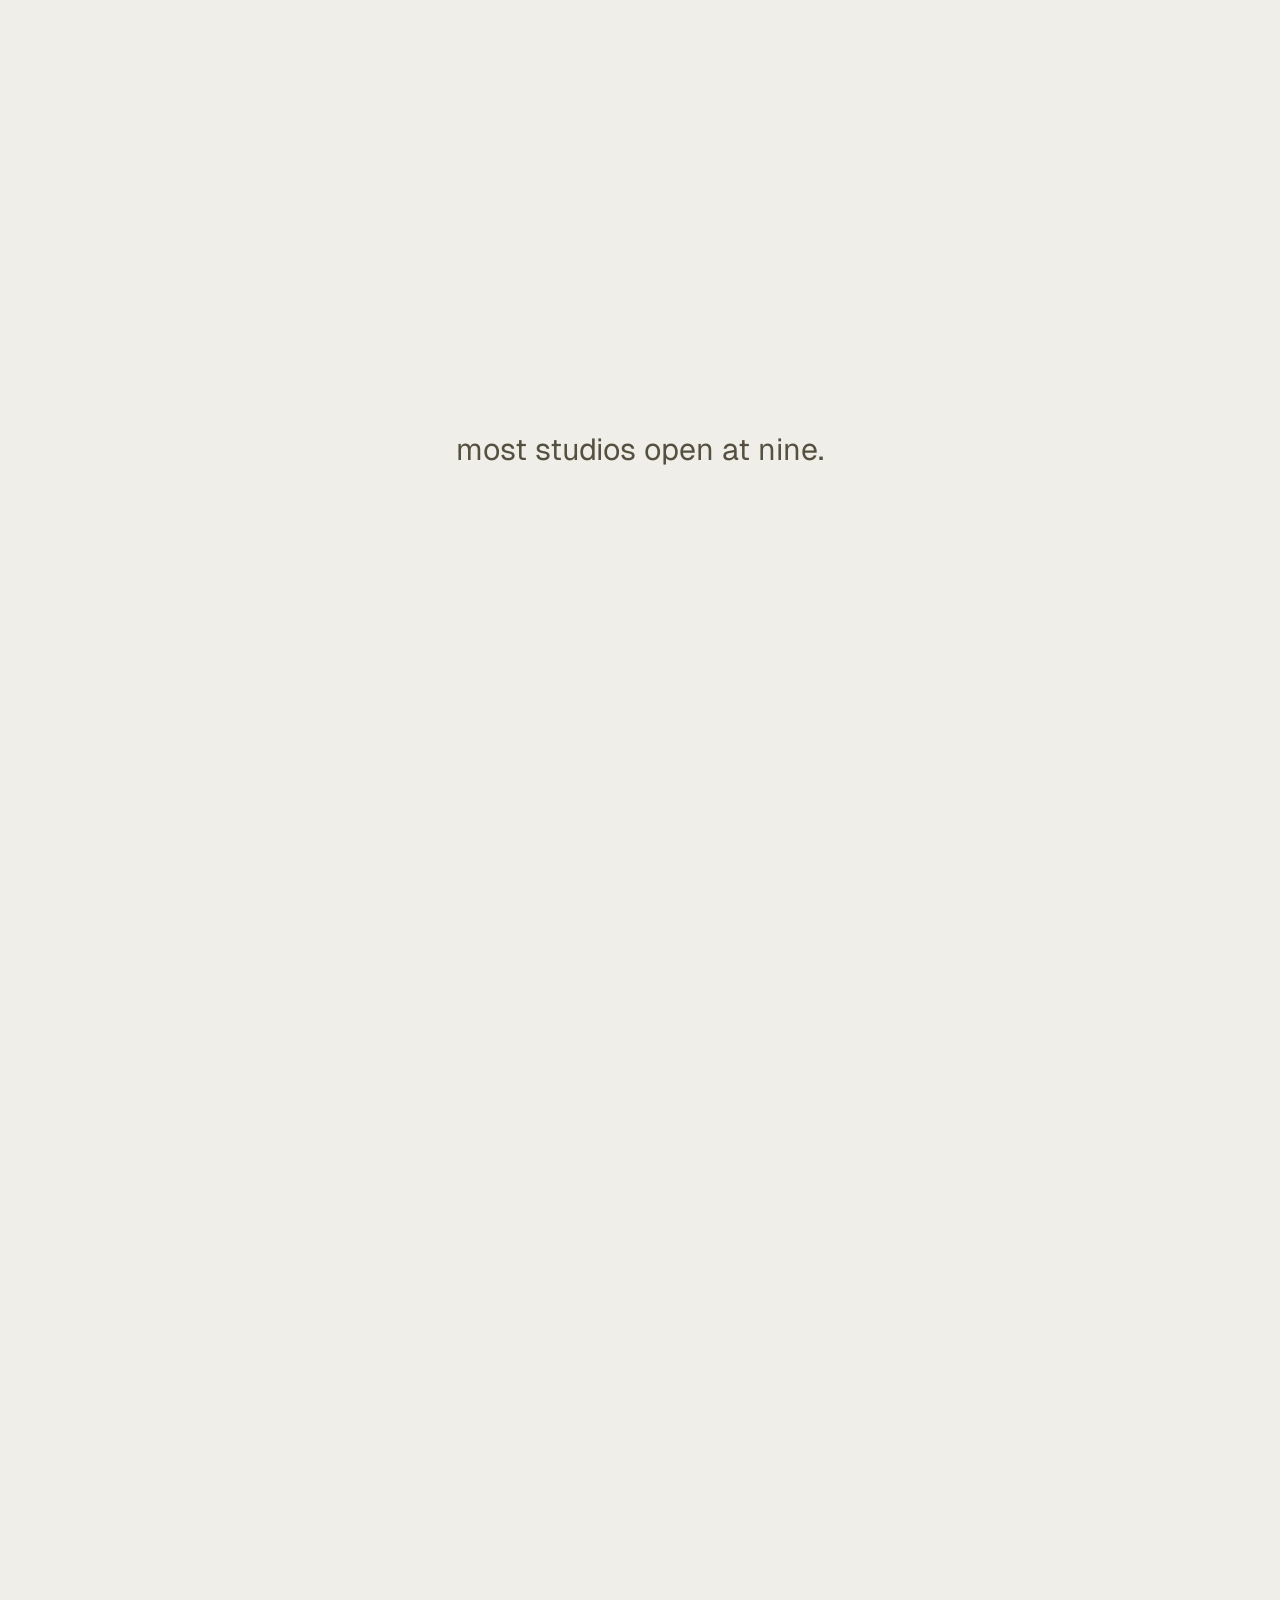
==== 5am/index.html @ 5e51ecbd "Create index.html" ====
<!DOCTYPE html>
<html lang="en">
<head>
<meta charset="UTF-8">
<meta name="viewport" content="width=device-width, initial-scale=1.0">
<title>5AM — Design &amp; Copywriting Studio</title>
<meta name="description" content="5AM is a two-person studio for brand identity and the words that carry it. Marian Fusek & Linda Krestanova.">

<link rel="preconnect" href="https://fonts.googleapis.com">
<link rel="preconnect" href="https://fonts.gstatic.com" crossorigin>
<link href="https://fonts.googleapis.com/css2?family=Geist:wght@300;400;500;600&family=Geist+Mono:wght@400;500&family=Instrument+Serif:ital@0;1&display=swap" rel="stylesheet">

<style>
  /* ============ TOKENS ============ */
  :root{
    --bg: #F0EEE9;
    --bg-alt: #E8E4DA;
    --bg-deep: #E2DDCF;
    --ink: #26241F;
    --ink-soft: #55503F;
    --ink-mute: #6F6955;
    --line: #D7D1C0;
    --line-soft: #E1DCCC;
    --sky: #B7C2C4;
    --white: #FBFAF7;

    --sans: 'Geist', -apple-system, BlinkMacSystemFont, 'Segoe UI', sans-serif;
    --mono: 'Geist Mono', 'SFMono-Regular', monospace;
    --serif: 'Instrument Serif', Georgia, serif;

    --ease: cubic-bezier(.16,1,.3,1);
    --ease-soft: cubic-bezier(.22,1,.36,1);

    --gutter: clamp(20px, 5vw, 64px);
    --max: 1440px;
  }

  *{ margin:0; padding:0; box-sizing:border-box; }

  html{
    scroll-behavior: auto;
    background: var(--bg);
  }

  body{
    background: var(--bg);
    color: var(--ink);
    font-family: var(--sans);
    font-weight: 400;
    line-height: 1.5;
    -webkit-font-smoothing: antialiased;
    -moz-osx-font-smoothing: grayscale;
    overflow-x: hidden;
  }

  html.lock, body.lock{ overflow:hidden; height:100%; }

  ::selection{ background: var(--ink); color: var(--bg); }

  img{ display:block; max-width:100%; }

  a{ color: inherit; text-decoration:none; }

  a:focus-visible, button:focus-visible{
    outline: 2px solid var(--ink);
    outline-offset: 4px;
    border-radius: 2px;
  }
  #contact a:focus-visible{ outline-color: var(--bg); }

  .wrap{
    max-width: var(--max);
    margin-inline: auto;
    padding-inline: var(--gutter);
  }

  /* ============ CUSTOM CURSOR ============ */
  #cursor{
    position: fixed;
    top:0; left:0;
    width:4px; height:4px;
    background: var(--ink);
    border-radius:50%;
    pointer-events:none;
    z-index: 9999;
    transform: translate(-50%,-50%);
    mix-blend-mode: difference;
    background: #fff;
    transition: width .35s var(--ease-soft), height .35s var(--ease-soft), opacity .3s ease;
    opacity: 0;
  }
  #cursor.active{ opacity:1; }
  #cursor.hover{ width:44px; height:44px; }
  #cursor.text-hover{ width:64px; height:64px; }

  @media (hover:hover) and (pointer:fine){
    body.js-ready{ cursor:none; }
    body.js-ready a, body.js-ready button{ cursor:none; }
  }

  /* ============ NOISE OVERLAY ============ */
  #grain{
    position:fixed; inset:0; z-index:2;
    pointer-events:none;
    opacity:.035;
    mix-blend-mode: multiply;
    background-image:url("data:image/svg+xml;utf8,<svg xmlns='http://www.w3.org/2000/svg' width='120' height='120'><filter id='n'><feTurbulence type='fractalNoise' baseFrequency='0.9' numOctaves='2' stitchTiles='stitch'/></filter><rect width='100%25' height='100%25' filter='url(%23n)'/></svg>");
  }

  /* ============ PRELOADER ============ */
  #preloader{
    position:fixed; inset:0; z-index:10000;
    background: var(--bg);
    display:flex; align-items:center; justify-content:center;
    transition: opacity .9s var(--ease), visibility .9s var(--ease);
  }
  #preloader.done{ opacity:0; visibility:hidden; }
  .pre-line{
    position:absolute;
    inset:0;
    display:flex;
    align-items:center;
    justify-content:center;
    font-family: var(--sans);
    font-weight:400;
    font-size: clamp(1.1rem, 3vw, 1.9rem);
    color: var(--ink-soft);
    opacity:0;
    transform: translateY(10px);
    transition: opacity .8s var(--ease), transform .8s var(--ease);
    text-align:center;
    padding-inline: 24px;
  }
  .pre-line.mark{
    font-family: var(--serif);
    font-style: italic;
    font-size: clamp(2.4rem, 7vw, 4.5rem);
    color: var(--ink);
  }
  .pre-line.show{ opacity:1; transform:translateY(0); }

  /* ============ NAV ============ */
  header#nav{
    position: fixed; top:0; left:0; right:0;
    z-index: 500;
    background: rgba(240,238,233,.82);
    backdrop-filter: blur(10px);
    -webkit-backdrop-filter: blur(10px);
    border-bottom: 1px solid transparent;
    transition: border-color .6s var(--ease), transform .7s var(--ease);
  }
  header#nav.scrolled{ border-bottom-color: var(--line); }
  header#nav.hide{ transform: translateY(-100%); }

  .nav-inner{
    height: 76px;
    display:flex; align-items:center; justify-content:space-between;
  }
  .nav-logo{
    font-family: var(--serif);
    font-style: italic;
    font-size: 1.4rem;
    letter-spacing: .01em;
  }
  .nav-links{
    display:flex; gap: clamp(20px,3vw,44px);
    list-style:none;
  }
  .nav-links a{
    font-size: 11px;
    letter-spacing: .12em;
    text-transform: uppercase;
    color: var(--ink-soft);
    font-weight: 500;
    position:relative;
    padding-bottom:4px;
    background-image: linear-gradient(var(--ink), var(--ink));
    background-size: 0% 1px;
    background-position: left bottom;
    background-repeat: no-repeat;
    transition: background-size .5s var(--ease), color .4s ease;
  }
  .nav-links a:hover{ color:var(--ink); background-size:100% 1px; }

  .nav-toggle{
    display:none;
    background:none; border:none;
    font-family: var(--sans);
    font-size: 11px;
    letter-spacing: .12em;
    text-transform: uppercase;
    color: var(--ink);
    gap:6px;
    flex-direction:column;
    align-items:flex-end;
  }
  .nav-toggle span{ display:block; width:22px; height:1px; background:var(--ink); transition: transform .4s var(--ease), opacity .3s ease; }

  #mobile-menu{
    position:fixed; inset:0; z-index:400;
    background: var(--bg);
    display:flex; flex-direction:column; align-items:flex-start; justify-content:center;
    gap: 28px;
    padding-inline: var(--gutter);
    transform: translateY(-100%);
    transition: transform .7s var(--ease);
  }
  #mobile-menu.open{ transform: translateY(0); }
  #mobile-menu a{
    font-family: var(--serif); font-style:italic;
    font-size: clamp(2rem, 8vw, 3rem);
    color: var(--ink);
  }

  /* ============ TAGS / MICROCOPY ============ */
  .tag{
    font-family: var(--sans);
    font-size: 10.5px;
    letter-spacing: .16em;
    text-transform: uppercase;
    color: var(--ink-mute);
    font-weight: 500;
  }
  .tag.dark{ color: var(--ink-soft); }

  /* ============ REVEAL ============ */
  [data-reveal]{
    opacity:0;
    transform: translateY(28px);
    transition: opacity 1.1s var(--ease), transform 1.1s var(--ease);
  }
  [data-reveal].visible{ opacity:1; transform:translateY(0); }
  [data-reveal="fade"]{ transform:none; }
  [data-reveal].visible[data-reveal="fade"]{ transform:none; }

  .accent{
    font-family: var(--serif);
    font-style: italic;
    font-weight: 400;
  }

  /* ============ HERO ============ */
  #hero{
    position:relative;
    height:100svh;
    min-height:560px;
    overflow:hidden;
  }
  .hero-blob{
    position:absolute;
    top:38%; left:50%;
    width:min(70vw,900px); height:min(70vw,900px);
    transform: translate(-50%,-50%);
    background: radial-gradient(circle, rgba(183,194,196,.55) 0%, rgba(183,194,196,.22) 38%, rgba(240,238,233,0) 70%);
    pointer-events:none;
    animation: breathe 14s ease-in-out infinite;
  }
  @keyframes breathe{
    0%,100%{ transform: translate(-50%,-50%) scale(1); opacity:.9; }
    50%{ transform: translate(-50%,-50%) scale(1.08); opacity:1; }
  }

  .hero-frame{
    position:absolute;
    inset: var(--gutter);
    top: calc(var(--gutter) + 76px);
  }
  .corner-tag{ position:absolute; max-width: 220px; }
  .corner-tag.tl{ top:0; left:0; }
  .corner-tag.tr{ top:0; right:0; text-align:right; }
  .corner-tag.bl{ bottom:0; left:0; }
  .corner-tag.br{ bottom:0; right:0; text-align:right; display:flex; flex-direction:column; align-items:flex-end; gap:10px; }

  .side-tag{
    position:absolute;
    top:50%;
    writing-mode: vertical-rl;
    letter-spacing:.16em;
  }
  .side-tag.left{ left:0; transform: translateY(-50%) rotate(180deg); }
  .side-tag.right{ right:0; transform: translateY(-50%); }

  .scroll-cue{
    width:1px; height:34px; background:var(--ink-mute);
    position:relative; overflow:hidden;
  }
  .scroll-cue::after{
    content:''; position:absolute; left:0; top:-100%; width:100%; height:100%;
    background: var(--ink);
    animation: cue 2.2s var(--ease) infinite;
  }
  @keyframes cue{ 0%{top:-100%;} 60%{top:100%;} 100%{top:100%;} }

  .hero-center{
    position:absolute; inset:0;
    display:flex; align-items:center; justify-content:center;
    text-align:center;
    padding: clamp(90px,16vh,140px) clamp(20px, 8vw, 160px);
  }
  .hero-title{
    font-size: clamp(2rem, 5.4vw, 4.6rem);
    font-weight: 400;
    line-height: 1.16;
    letter-spacing: -.01em;
    max-width: 18ch;
  }
  .hero-sub{
    margin-top: clamp(22px,3vw,34px);
    font-size: clamp(.95rem, 1.15vw, 1.08rem);
    color: var(--ink-soft);
    max-width: 46ch;
    margin-inline:auto;
    line-height:1.6;
  }

  /* ============ SECTION SHELL ============ */
  section{ position:relative; }
  .eyebrow-row{
    display:flex; align-items:center; gap:16px;
    margin-bottom: clamp(28px,6vw,64px);
  }
  .eyebrow-row .rule{ height:1px; flex:1; background:var(--line); }

  /* ============ SERVICES ============ */
  #services{
    background: var(--bg-alt);
    padding: clamp(90px,14vw,170px) 0 clamp(70px,10vw,130px);
  }
  .svc-head{
    display:flex; justify-content:space-between; align-items:flex-end;
    gap: 40px; flex-wrap:wrap;
    margin-bottom: clamp(60px,8vw,100px);
  }
  .svc-title{
    font-size: clamp(2.6rem, 7vw, 5.4rem);
    font-weight: 400;
    letter-spacing:-.01em;
  }
  .svc-phil{
    max-width: 34ch;
    font-size: 1rem;
    color: var(--ink-soft);
    line-height:1.7;
    padding-bottom: 6px;
  }
  .svc-list{ list-style:none; border-top:1px solid var(--line); }
  .svc-item{
    border-bottom:1px solid var(--line);
    padding: clamp(26px,3.4vw,40px) 0;
    display:grid;
    grid-template-columns: 60px 1fr 1fr;
    gap: 20px;
    align-items:baseline;
    transition: padding-left .5s var(--ease);
  }
  .svc-item:hover{ padding-left: 14px; }
  .svc-idx{ font-family:var(--mono); font-size:12px; color:var(--ink-mute); }
  .svc-name{
    font-size: clamp(1.35rem, 2.6vw, 2rem);
    font-weight:400;
    transition: color .4s ease;
  }
  .svc-item:hover .svc-name{ color: var(--ink); }
  .svc-desc{
    font-size: .92rem;
    color: var(--ink-mute);
    max-width: 40ch;
    line-height:1.6;
    transition: color .4s ease;
  }
  .svc-item:hover .svc-desc{ color: var(--ink-soft); }
  .svc-foot{
    margin-top: clamp(40px,6vw,70px);
    text-align:right;
  }

  @media (max-width:780px){
    .svc-item{ grid-template-columns: 34px 1fr; }
    .svc-desc{ grid-column: 2 / 3; }
  }

  /* ============ PROJECTS ============ */
  #projects{
    background: var(--bg);
    padding: clamp(90px,14vw,170px) 0 clamp(80px,12vw,150px);
  }
  .proj-title{
    font-size: clamp(2.6rem, 7vw, 5.4rem);
    font-weight:400;
    margin-bottom: clamp(70px,10vw,120px);
    max-width: 14ch;
  }
  .project{
    display:grid;
    grid-template-columns: 1.1fr 1fr;
    gap: clamp(30px,5vw,70px);
    align-items:center;
    margin-bottom: clamp(90px,12vw,160px);
  }
  .project:last-child{ margin-bottom:0; }
  .project.rev{ direction: rtl; }
  .project.rev > *{ direction: ltr; }

  .proj-media{
    position:relative;
    aspect-ratio: 4/5;
    overflow:hidden;
    background: var(--bg-deep);
  }
  .proj-media img{
    width:100%; height:100%; object-fit:cover;
    transform: scale(1.08);
    transition: transform 1.4s var(--ease);
    filter: grayscale(15%);
  }
  .project:hover .proj-media img{ transform: scale(1); }

  .proj-name{
    font-size: clamp(2rem, 4.6vw, 3.4rem);
    font-weight:400;
    letter-spacing: -.01em;
    margin-bottom: 14px;
  }
  .proj-meta{
    font-family: var(--mono);
    font-size: 11px;
    letter-spacing: .06em;
    color: var(--ink-mute);
    text-transform:uppercase;
    margin-bottom: clamp(28px,4vw,42px);
  }
  .proj-field{
    display:grid;
    grid-template-columns: 90px 1fr;
    gap: 14px;
    padding: 16px 0;
    border-top: 1px solid var(--line-soft);
  }
  .proj-field:last-child{ border-bottom: 1px solid var(--line-soft); }
  .proj-field .fname{
    font-family: var(--mono);
    font-size: 10.5px;
    letter-spacing:.1em;
    text-transform:uppercase;
    color: var(--ink-mute);
    padding-top:2px;
  }
  .proj-field p{ font-size: .94rem; color: var(--ink-soft); line-height:1.65; max-width:44ch; }

  @media (max-width:860px){
    .project, .project.rev{ grid-template-columns: 1fr; direction:ltr; }
    .proj-media{ aspect-ratio: 16/11; }
  }

  /* ============ STUDIO (Marian & Linda) ============ */
  #studio{
    background: var(--bg-alt);
    padding: clamp(90px,14vw,170px) 0 clamp(90px,12vw,150px);
  }
  .studio-title{
    font-size: clamp(2.6rem, 7vw, 5.2rem);
    font-weight:400;
    margin-bottom: clamp(70px,9vw,110px);
  }
  .studio-title .amp{
    font-family: var(--serif); font-style:italic; color: var(--ink-soft);
    padding: 0 .12em;
  }

  .person{
    display:grid;
    grid-template-columns: 300px 1fr;
    gap: clamp(30px,5vw,64px);
    max-width: 900px;
  }
  .person + .person{ margin-top: clamp(60px,8vw,100px); }
  .person.b{ margin-left: auto; }

  .person-photo{
    aspect-ratio: 3/4;
    overflow:hidden;
    background: var(--bg-deep);
  }
  .person-photo img{
    width:100%; height:100%; object-fit:cover;
    filter: grayscale(78%);
    transition: filter 1.1s var(--ease);
  }
  .person:hover .person-photo img{ filter: grayscale(0%); }

  .person-name{
    font-size: clamp(1.7rem, 3vw, 2.3rem);
    font-weight:400;
    margin-bottom:8px;
  }
  .person-role{ margin-bottom: 22px; }
  .person-bio{
    font-size: .96rem;
    color: var(--ink-soft);
    line-height:1.75;
    max-width: 46ch;
    margin-bottom: 26px;
  }
  .person-links{ display:flex; gap:22px; flex-wrap:wrap; }
  .person-links a{
    font-size: 11px;
    letter-spacing:.12em;
    text-transform:uppercase;
    font-weight:500;
    background-image: linear-gradient(var(--ink), var(--ink));
    background-size: 0% 1px;
    background-position: left bottom;
    background-repeat: no-repeat;
    padding-bottom:3px;
    transition: background-size .5s var(--ease);
  }
  .person-links a:hover{ background-size:100% 1px; }

  @media (max-width:700px){
    .person{ grid-template-columns: 1fr; max-width:420px; }
    .person.b{ margin-left:0; }
    .person-photo{ max-width: 220px; }
  }

  /* ============ CONTACT ============ */
  #contact{
    background: var(--ink);
    color: var(--bg);
    min-height: 100svh;
    display:flex; align-items:center;
    position:relative;
    overflow:hidden;
    padding: clamp(120px,16vw,200px) 0 clamp(60px,8vw,100px);
  }
  #contact .corner-tag, #contact .side-tag{ color: rgba(240,238,233,.62); }
  #contact .tag{ color: rgba(240,238,233,.62); }
  .contact-inner{ text-align:center; width:100%; }
  .contact-kicker{
    font-size: clamp(1.1rem,2.4vw,1.5rem);
    color: rgba(240,238,233,.7);
    max-width: 26ch;
    margin: 0 auto 20px;
    font-weight:400;
  }
  .contact-email{
    font-family: var(--serif);
    font-style: italic;
    font-size: clamp(2.1rem, 8vw, 6rem);
    word-break: break-word;
    display:inline-block;
    position:relative;
  }
  .contact-email::after{
    content:''; position:absolute; left:0; bottom:.02em; width:100%; height:1px;
    background: var(--bg);
    transform: scaleX(0); transform-origin:left;
    transition: transform .8s var(--ease);
  }
  .contact-email:hover::after{ transform: scaleX(1); }

  /* ============ FOOTER ============ */
  footer{
    background: var(--ink);
    color: rgba(240,238,233,.55);
    padding: 26px var(--gutter) 34px;
    display:flex; justify-content:space-between; align-items:center;
    flex-wrap:wrap; gap:12px;
  }
  footer a{ transition: color .4s ease; }
  footer a:hover{ color: var(--bg); }

  @media (max-width: 900px){
    .nav-links{ display:none; }
    .nav-toggle{ display:flex; }
    .hero-frame .side-tag{ display:none; }
  }

  @media (max-width: 480px){
    .corner-tag.tl, .corner-tag.tr{ display:none; }
  }

  @media (prefers-reduced-motion: reduce){
    *{ animation-duration:.01ms !important; animation-iteration-count:1 !important; transition-duration:.01ms !important; }
    [data-reveal]{ opacity:1; transform:none; }
  }
</style>
</head>
<body>

<div id="grain"></div>
<div id="cursor"></div>

<div id="preloader">
  <div class="pre-line" data-line="0">some ideas don't sleep in.</div>
  <div class="pre-line" data-line="1">most studios open at nine.</div>
  <div class="pre-line mark" data-line="2">5AM</div>
</div>

<header id="nav">
  <div class="wrap nav-inner">
    <a href="#hero" class="nav-logo">5AM</a>
    <nav>
      <ul class="nav-links">
        <li><a href="#services">Services</a></li>
        <li><a href="#projects">Projects</a></li>
        <li><a href="#studio">Marian &amp; Linda</a></li>
        <li><a href="#contact">Contact</a></li>
      </ul>
    </nav>
    <button class="nav-toggle" id="navToggle" aria-label="Menu">
      <span></span><span></span>
    </button>
  </div>
</header>

<div id="mobile-menu">
  <a href="#services">Services</a>
  <a href="#projects">Projects</a>
  <a href="#studio">Marian &amp; Linda</a>
  <a href="#contact">Contact</a>
</div>

<main>

  <!-- ============ HERO ============ -->
  <section id="hero">
    <div class="hero-blob"></div>
    <div class="hero-frame">
      <div class="corner-tag tl tag">5AM<br>Design &amp; Copy Studio</div>
      <div class="corner-tag tr tag">Design — Copy<br>— Direction</div>
      <div class="side-tag left tag">Marian Fusek</div>
      <div class="side-tag right tag">Linda Krestanova</div>
      <div class="corner-tag bl tag">It's always<br>5AM somewhere</div>
      <div class="corner-tag br tag">
        <span>Scroll</span>
        <div class="scroll-cue"></div>
      </div>
    </div>
    <div class="hero-center">
      <div>
        <h1 class="hero-title" data-reveal="fade">One designs. One writes.<br>Together, it's <span class="accent">unmistakable.</span></h1>
        <p class="hero-sub" data-reveal="fade">5AM is a two-person studio for brand identity and the words that carry it. One of us builds the look. The other makes sure it means something when you read it.</p>
      </div>
    </div>
  </section>

  <!-- ============ SERVICES ============ -->
  <section id="services">
    <div class="wrap">
      <div class="eyebrow-row" data-reveal>
        <span class="tag dark">01 — What We Do</span>
        <span class="rule"></span>
      </div>

      <div class="svc-head">
        <h2 class="svc-title" data-reveal>Services</h2>
        <p class="svc-phil" data-reveal>We start with the one true thing about a brand — the thing that actually separates it — and build outward from there. Not five values on a slide. One truth, dressed in a system.</p>
      </div>

      <ul class="svc-list">
        <li class="svc-item" data-reveal>
          <span class="svc-idx">01</span>
          <span class="svc-name">Brand Identity</span>
          <span class="svc-desc">Marks, systems, the whole visual language — built to survive contact with reality, not just a pitch deck.</span>
        </li>
        <li class="svc-item" data-reveal>
          <span class="svc-idx">02</span>
          <span class="svc-name">Brand Voice &amp; Copywriting</span>
          <span class="svc-desc">The words underneath the words. Tone, taglines, the sentence that gets stuck in someone's head.</span>
        </li>
        <li class="svc-item" data-reveal>
          <span class="svc-idx">03</span>
          <span class="svc-name">Creative Direction</span>
          <span class="svc-desc">Photo, video, campaigns — one point of view carried across everything a brand puts into the world.</span>
        </li>
        <li class="svc-item" data-reveal>
          <span class="svc-idx">04</span>
          <span class="svc-name">Digital Design</span>
          <span class="svc-desc">Interfaces and sites that don't perform minimalism — they practice it.</span>
        </li>
        <li class="svc-item" data-reveal>
          <span class="svc-idx">05</span>
          <span class="svc-name">Naming &amp; Messaging</span>
          <span class="svc-desc">What to call it, and what to say about it — decided at the same table, not in two different departments.</span>
        </li>
      </ul>

      <div class="svc-foot tag" data-reveal>No decks. No buzzwords. Just the work.</div>
    </div>
  </section>

  <!-- ============ PROJECTS ============ -->
  <section id="projects">
    <div class="wrap">
      <div class="eyebrow-row" data-reveal>
        <span class="tag dark">02 — Selected Work</span>
        <span class="rule"></span>
      </div>
      <h2 class="proj-title" data-reveal>Projects</h2>

      <!-- MIUNAE -->
      <article class="project" data-reveal>
        <div class="proj-media">
          <img src="https://images.unsplash.com/photo-1628620223982-bebbd190807c?q=80&w=1600&auto=format&fit=crop&sat=-30" alt="Botanical still life referencing the MIUNĀE brand world" loading="lazy">
        </div>
        <div>
          <h3 class="proj-name">MIUNĀE</h3>
          <div class="proj-meta">Brand Identity — Creative Direction — Digital</div>
          <div class="proj-field">
            <span class="fname">Context</span>
            <p>A Romanian botanical skincare brand, built from zero — no name, no shelf, no story yet.</p>
          </div>
          <div class="proj-field">
            <span class="fname">Approach</span>
            <p>We built the whole system around one idea: time. The hourglass became the mark itself, replacing the I in the wordmark. Everything else — palette, packaging, the site — followed from that one decision.</p>
          </div>
          <div class="proj-field">
            <span class="fname">Scope</span>
            <p>Brand identity, packaging direction, art direction for photo and video, and the site itself.</p>
          </div>
        </div>
      </article>

      <!-- GOBALLER -->
      <article class="project rev" data-reveal>
        <div class="proj-media">
          <img src="https://images.unsplash.com/photo-1664891748039-5f170532f49b?q=80&w=1600&auto=format&fit=crop&sat=-20" alt="Minimal basketball hoop referencing the GoBaller app" loading="lazy">
        </div>
        <div>
          <h3 class="proj-name">GoBaller</h3>
          <div class="proj-meta">Product Design — iOS — Brand</div>
          <div class="proj-field">
            <span class="fname">Context</span>
            <p>An iOS app for people who organize pickup basketball — built for the fifteen minutes before anyone actually plays.</p>
          </div>
          <div class="proj-field">
            <span class="fname">Approach</span>
            <p>Speed over ceremony. Every screen answers one question and gets out of the way — who's playing, where, and when.</p>
          </div>
          <div class="proj-field">
            <span class="fname">Scope</span>
            <p>Product design, interaction design, app icon and identity.</p>
          </div>
        </div>
      </article>
    </div>
  </section>

  <!-- ============ STUDIO ============ -->
  <section id="studio">
    <div class="wrap">
      <div class="eyebrow-row" data-reveal>
        <span class="tag dark">03 — The Studio</span>
        <span class="rule"></span>
      </div>
      <h2 class="studio-title" data-reveal>Marian <span class="amp">&amp;</span> Linda</h2>

      <div class="person a" data-reveal>
        <div class="person-photo">
          <img src="https://www.marianfusek.com/5am/images/marian-fusek.jpg" alt="Marian Fusek" loading="lazy">
        </div>
        <div>
          <h3 class="person-name">Marian Fusek</h3>
          <div class="tag person-role">Design — Creative Direction</div>
          <p class="person-bio">Twenty years into design, and still the first one up. Marian's built brand systems and interfaces for companies of every size — from leading design and engineering at STRV to running things his own way today, as Creative Director for MIUNĀE and one half of 5AM. He finds the one true thing about a brand, then builds everything else from it.</p>
          <div class="person-links">
            <a href="https://www.marianfusek.com" target="_blank" rel="noopener">Website</a>
            <a href="mailto:marian@5am.studio">Email</a>
          </div>
        </div>
      </div>

      <div class="person b" data-reveal>
        <div class="person-photo">
          <img src="https://www.marianfusek.com/5am/images/linda-krestanova.jpg" alt="Linda Krestanova" loading="lazy">
        </div>
        <div>
          <h3 class="person-name">Linda Krestanova</h3>
          <div class="tag person-role">Copywriting — Brand Voice</div>
          <p class="person-bio">Linda writes the sentence that makes a brand make sense — tone, message, the words underneath the words. She works language the way Marian works a grid: precise, considered, nothing left in that isn't earned. Together, the way a brand looks and the way it talks stop being two different jobs.</p>
          <div class="person-links">
            <a href="mailto:linda@5am.studio">Email</a>
          </div>
        </div>
      </div>
    </div>
  </section>

  <!-- ============ CONTACT ============ -->
  <section id="contact">
    <div class="hero-frame">
      <div class="corner-tag tl tag">5AM<br>Design &amp; Copy Studio</div>
      <div class="corner-tag tr tag">Working remote<br>— everywhere</div>
      <div class="corner-tag bl tag">Available for<br>new projects</div>
      <div class="corner-tag br tag">Back to<br>the top</div>
    </div>
    <div class="wrap contact-inner">
      <p class="contact-kicker" data-reveal="fade">Got something that needs a name, a voice, or a reason to exist?</p>
      <a href="mailto:hello@5am.studio" class="contact-email" data-reveal="fade">hello@5am.studio</a>
    </div>
  </section>

</main>

<footer>
  <span class="tag" style="color:inherit;">5AM — Design &amp; Copy Studio</span>
  <a href="#hero" class="tag" style="color:inherit;">Back to top ↑</a>
</footer>

<script>
(function(){
  "use strict";
  var reduced = window.matchMedia('(prefers-reduced-motion: reduce)').matches;
  var fine = window.matchMedia('(hover: hover) and (pointer: fine)').matches;

  /* ---------- PRELOADER ---------- */
  var body = document.body;
  var htmlEl = document.documentElement;
  body.classList.add('lock');
  htmlEl.classList.add('lock');
  var lines = document.querySelectorAll('.pre-line');
  var preloader = document.getElementById('preloader');

  function step(i){
    lines.forEach(function(l){ l.classList.remove('show'); });
    if(i < lines.length){
      lines[i].classList.add('show');
      setTimeout(function(){ step(i+1); }, i === lines.length-1 ? 700 : 750);
    } else {
      finishLoad();
    }
  }

  function finishLoad(){
    preloader.classList.add('done');
    body.classList.remove('lock');
    htmlEl.classList.remove('lock');
    body.classList.add('js-ready');
    setTimeout(function(){
      document.querySelectorAll('#hero [data-reveal]').forEach(function(el, idx){
        setTimeout(function(){ el.classList.add('visible'); }, idx * 160);
      });
    }, 150);
  }

  if(reduced){
    lines[lines.length-1].classList.add('show');
    setTimeout(finishLoad, 350);
  } else {
    setTimeout(function(){ step(0); }, 300);
  }

  /* ---------- CURSOR ---------- */
  if(fine && !reduced){
    var cursor = document.getElementById('cursor');
    var cx = window.innerWidth/2, cy = window.innerHeight/2, tx = cx, ty = cy;
    window.addEventListener('mousemove', function(e){
      tx = e.clientX; ty = e.clientY;
      cursor.classList.add('active');
    });
    function raf(){
      cx += (tx-cx) * .18;
      cy += (ty-cy) * .18;
      cursor.style.transform = 'translate(' + cx + 'px,' + cy + 'px) translate(-50%,-50%)';
      requestAnimationFrame(raf);
    }
    raf();
    document.addEventListener('mouseover', function(e){
      var t = e.target.closest('a, button, .person, .project, .svc-item');
      if(t){ cursor.classList.add('hover'); }
    });
    document.addEventListener('mouseout', function(e){
      var t = e.target.closest('a, button, .person, .project, .svc-item');
      if(t){ cursor.classList.remove('hover'); }
    });
  } else if(fine){
    document.getElementById('cursor').style.display = 'none';
  } else {
    document.getElementById('cursor').style.display = 'none';
  }

  /* ---------- NAV SCROLL STATE ---------- */
  var nav = document.getElementById('nav');
  var lastY = window.scrollY;
  window.addEventListener('scroll', function(){
    var y = window.scrollY;
    nav.classList.toggle('scrolled', y > 40);
    if(y > lastY && y > 160){ nav.classList.add('hide'); }
    else { nav.classList.remove('hide'); }
    lastY = y;
  }, { passive:true });

  /* ---------- MOBILE MENU ---------- */
  var toggle = document.getElementById('navToggle');
  var menu = document.getElementById('mobile-menu');
  toggle.addEventListener('click', function(){
    menu.classList.toggle('open');
  });
  menu.querySelectorAll('a').forEach(function(a){
    a.addEventListener('click', function(){ menu.classList.remove('open'); });
  });

  /* ---------- SCROLL REVEAL ---------- */
  var observer = new IntersectionObserver(function(entries){
    entries.forEach(function(entry, i){
      if(entry.isIntersecting){
        var el = entry.target;
        var delay = Array.prototype.indexOf.call(el.parentElement.children, el) % 6;
        setTimeout(function(){ el.classList.add('visible'); }, reduced ? 0 : delay * 90);
        observer.unobserve(el);
      }
    });
  }, { threshold:.14, rootMargin:'0px 0px -8% 0px' });

  document.querySelectorAll('[data-reveal]:not(#hero [data-reveal])').forEach(function(el){
    observer.observe(el);
  });

  /* ---------- SMOOTH ANCHOR SCROLL ---------- */
  document.querySelectorAll('a[href^="#"]').forEach(function(a){
    a.addEventListener('click', function(e){
      var id = a.getAttribute('href');
      var target = document.querySelector(id);
      if(target){
        e.preventDefault();
        var offset = target.id === 'hero' ? 0 : 0;
        window.scrollTo({ top: target.offsetTop + offset, behavior: reduced ? 'auto' : 'smooth' });
      }
    });
  });

  /* ---------- LERP WHEEL DRIFT (desktop, motion allowed) ---------- */
  if(!reduced && fine){
    var targetY = window.scrollY, currentY = window.scrollY, ticking = false;
    function loop(){
      currentY += (targetY - currentY) * .085;
      if(Math.abs(targetY - currentY) < .6){
        currentY = targetY;
        window.scrollTo(0, currentY);
        ticking = false;
        return;
      }
      window.scrollTo(0, currentY);
      requestAnimationFrame(loop);
    }
    window.addEventListener('wheel', function(e){
      if(Math.abs(e.deltaY) < 1) return;
      e.preventDefault();
      var max = document.documentElement.scrollHeight - window.innerHeight;
      targetY = Math.max(0, Math.min(max, targetY + e.deltaY));
      if(!ticking){ ticking = true; requestAnimationFrame(loop); }
    }, { passive:false });
    window.addEventListener('scroll', function(){
      if(!ticking){ targetY = window.scrollY; currentY = window.scrollY; }
    }, { passive:true });
    window.addEventListener('resize', function(){
      targetY = window.scrollY; currentY = window.scrollY;
    });
  }

})();
</script>

</body>
</html>
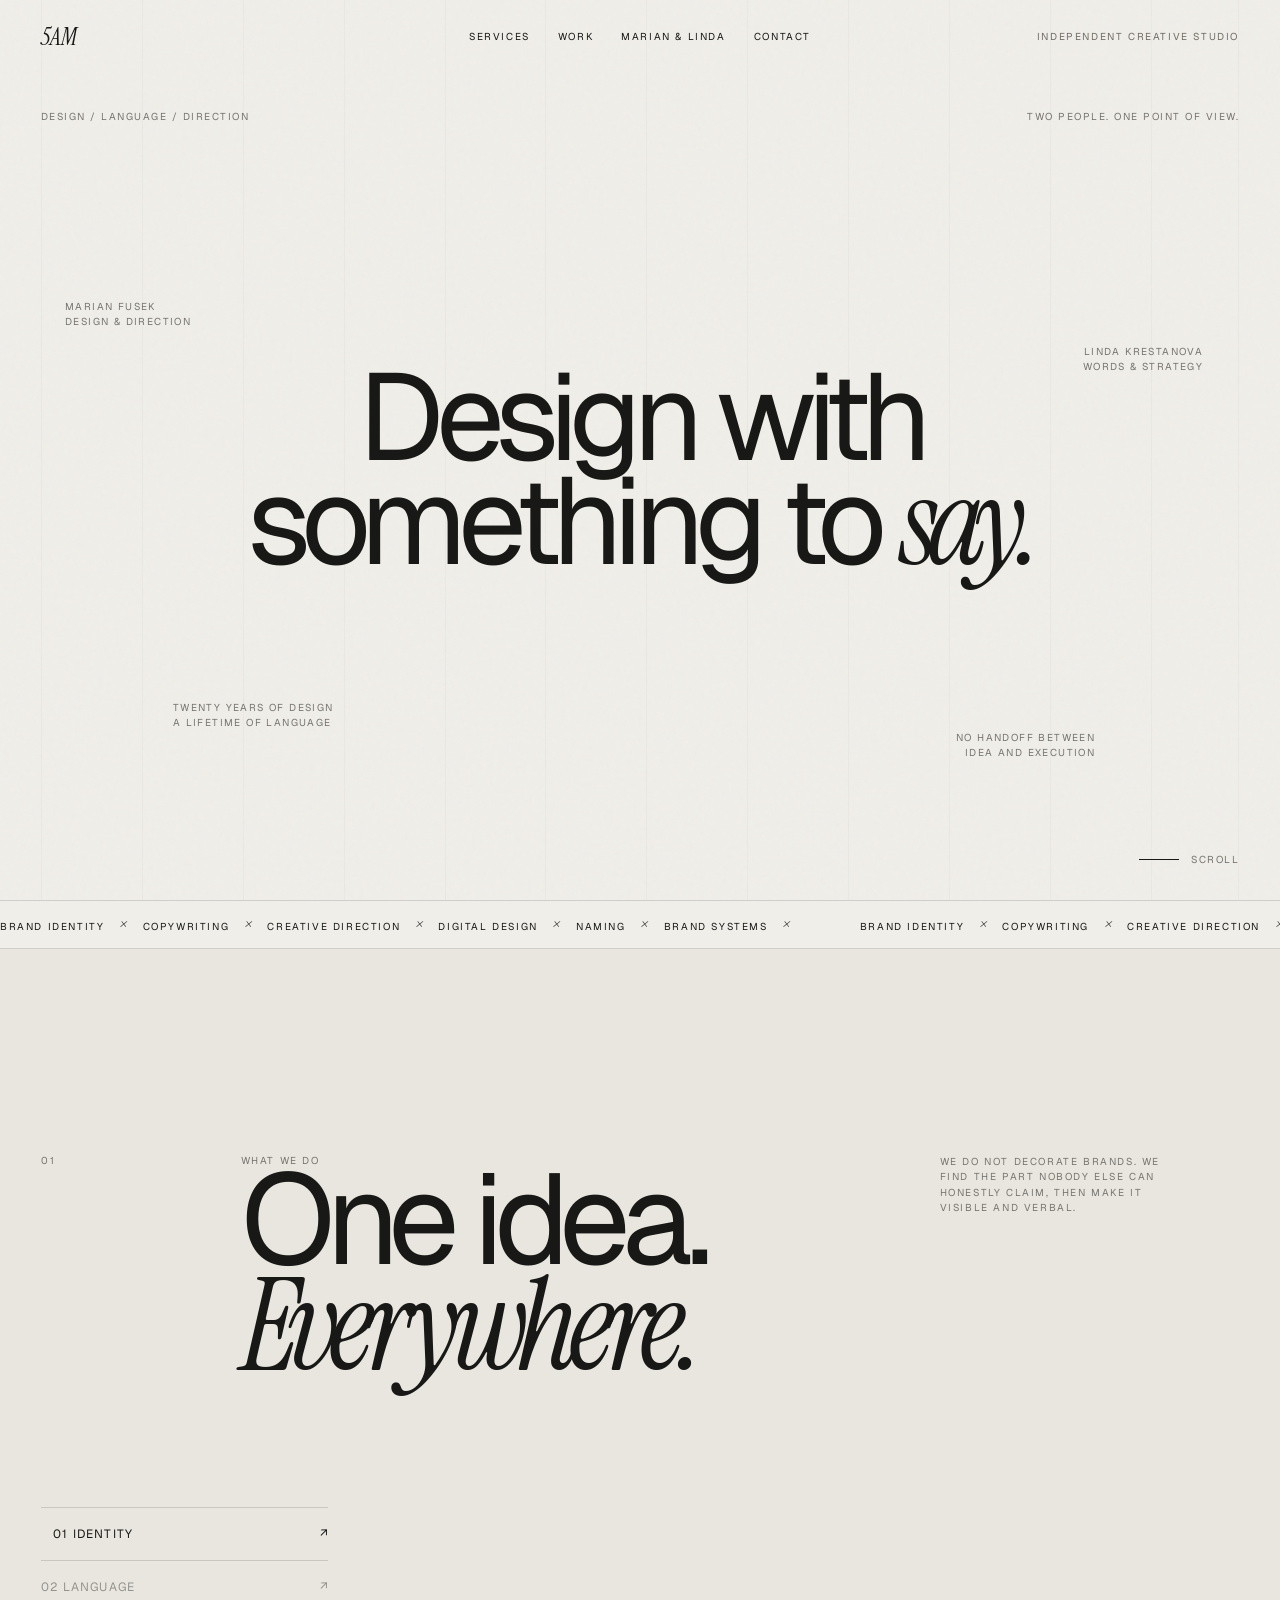
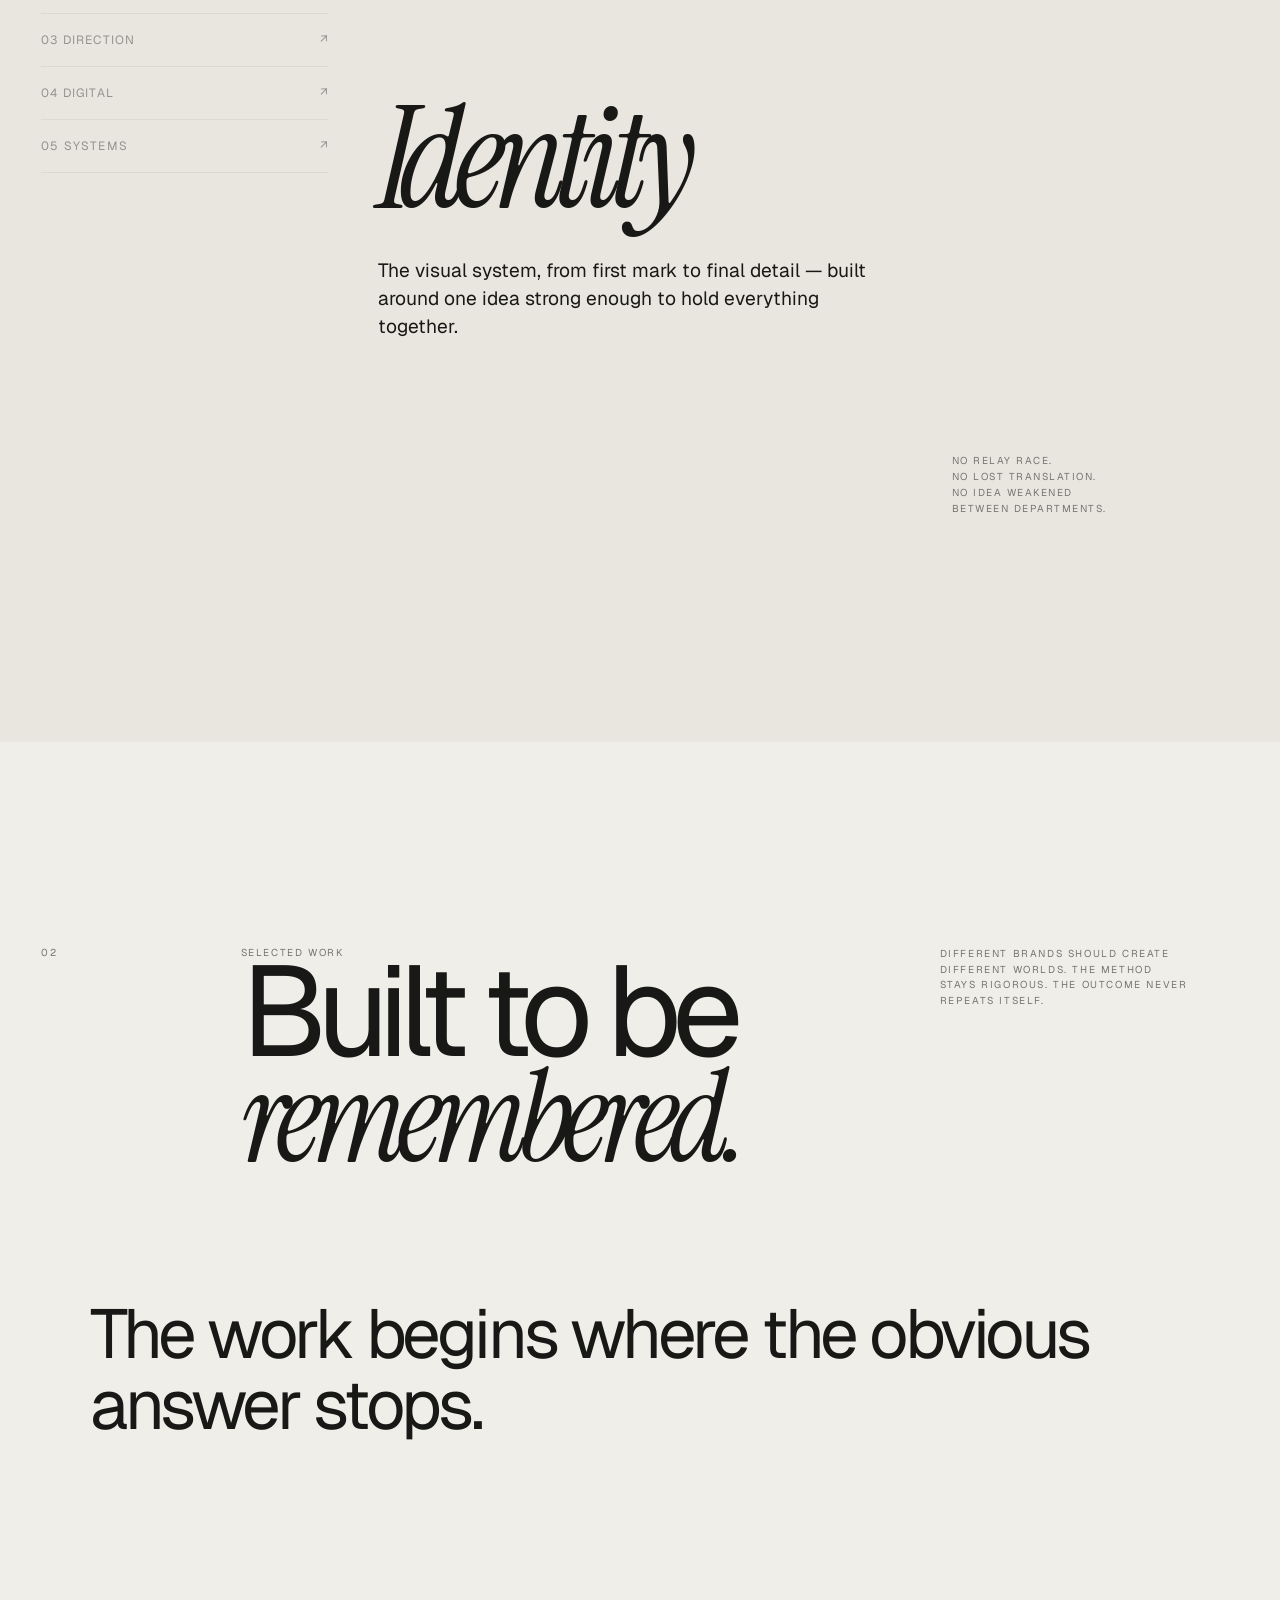
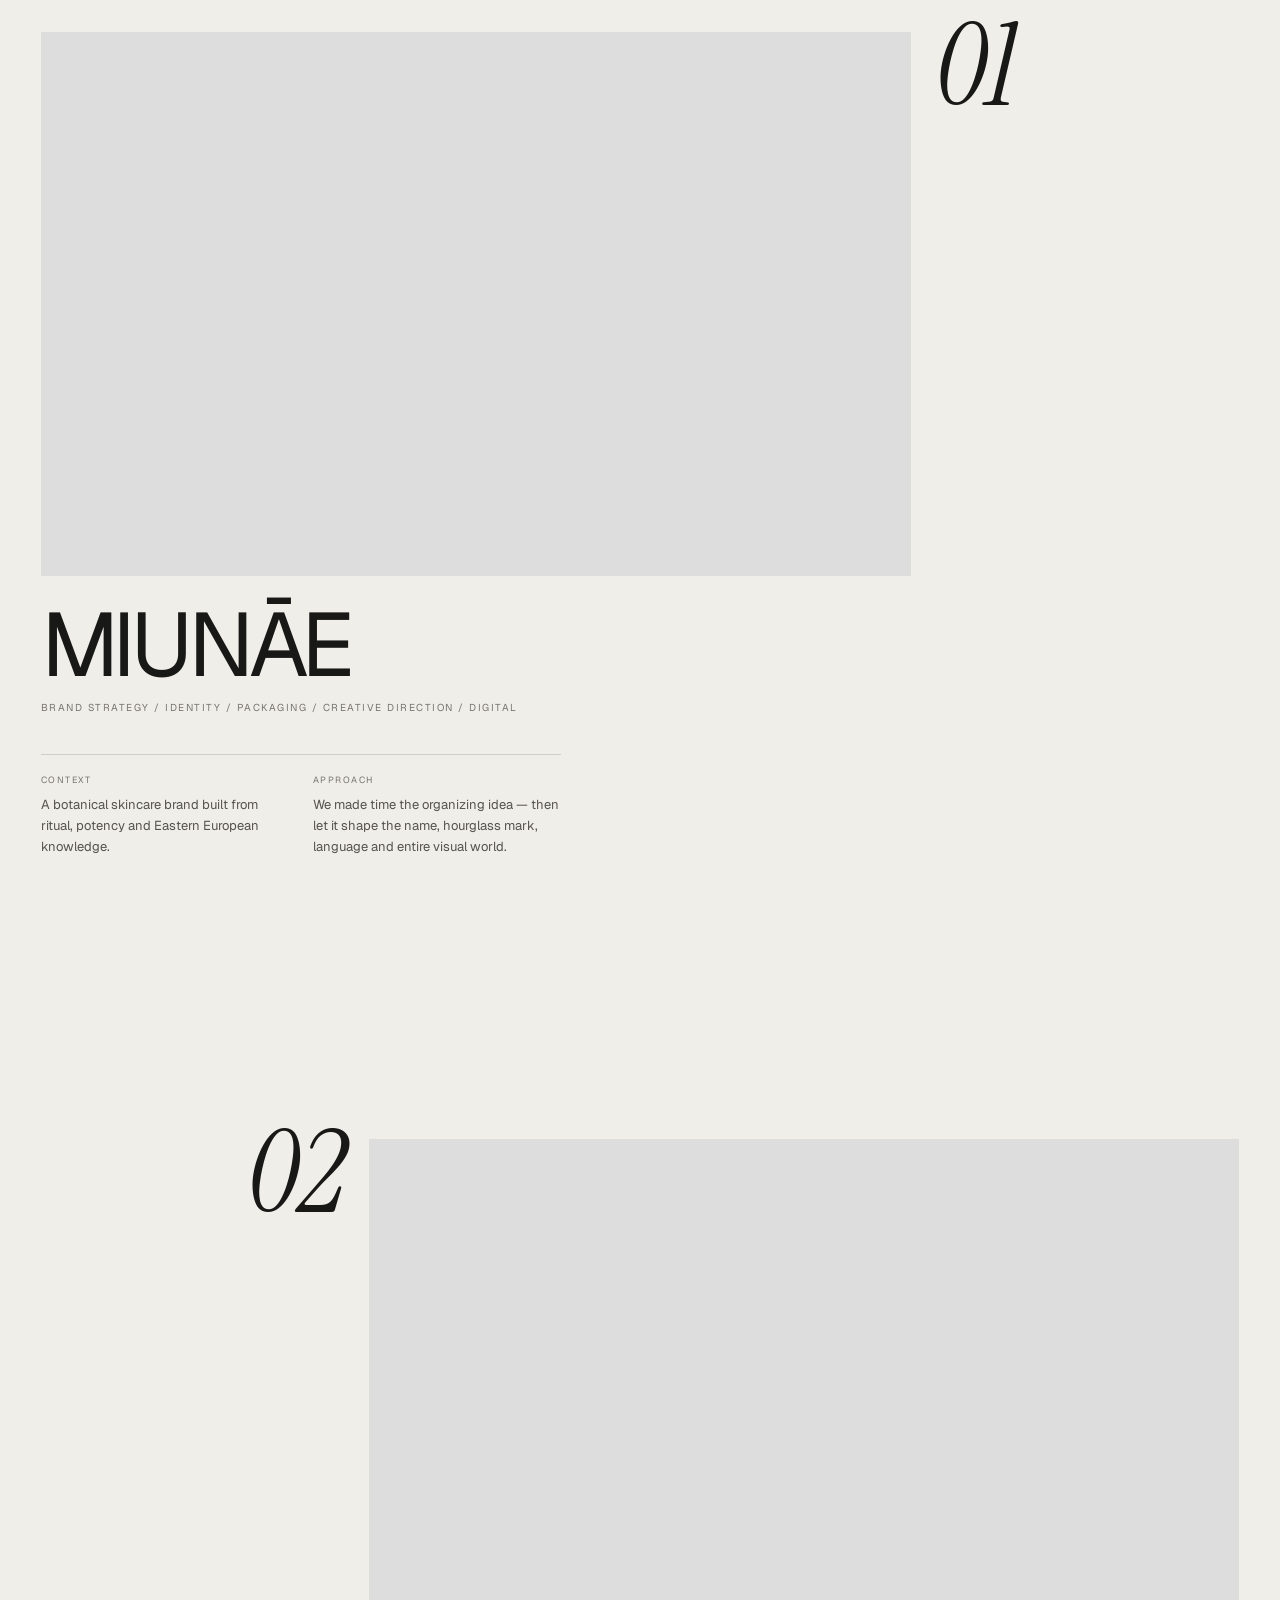
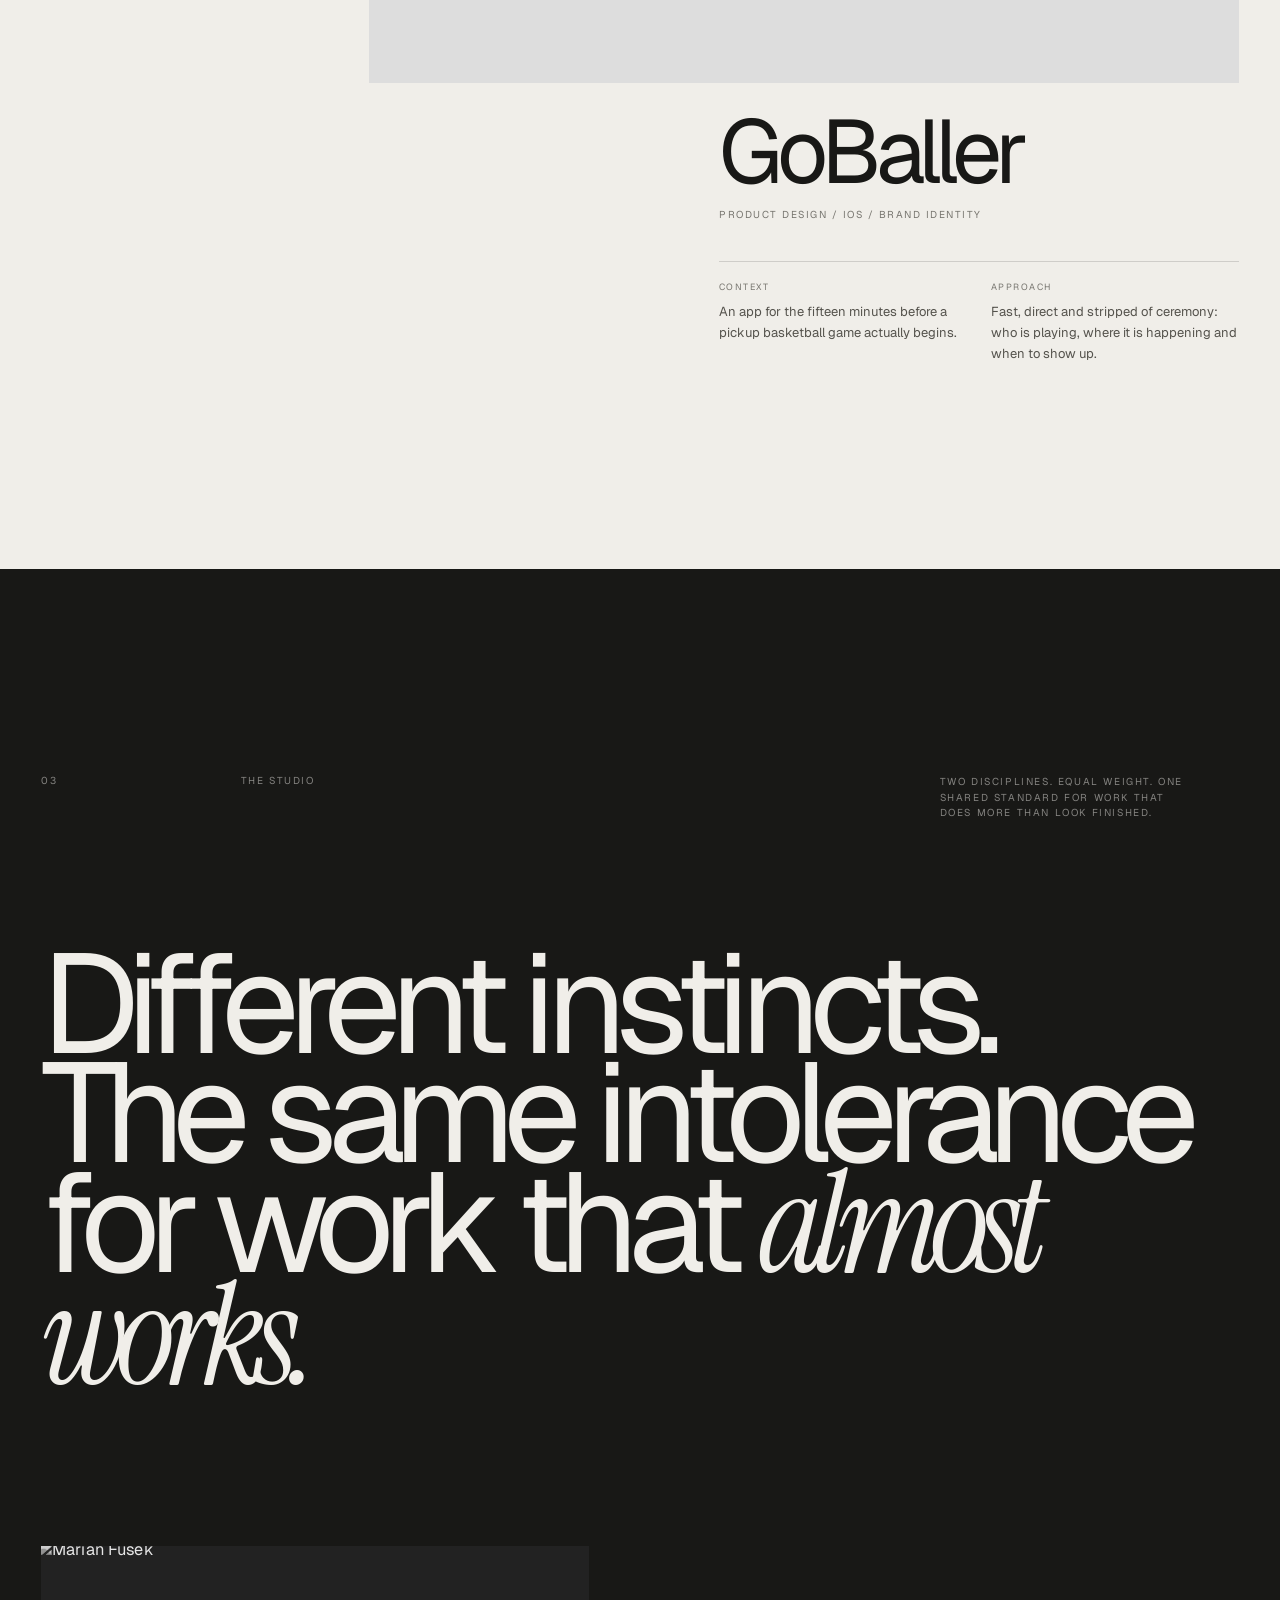
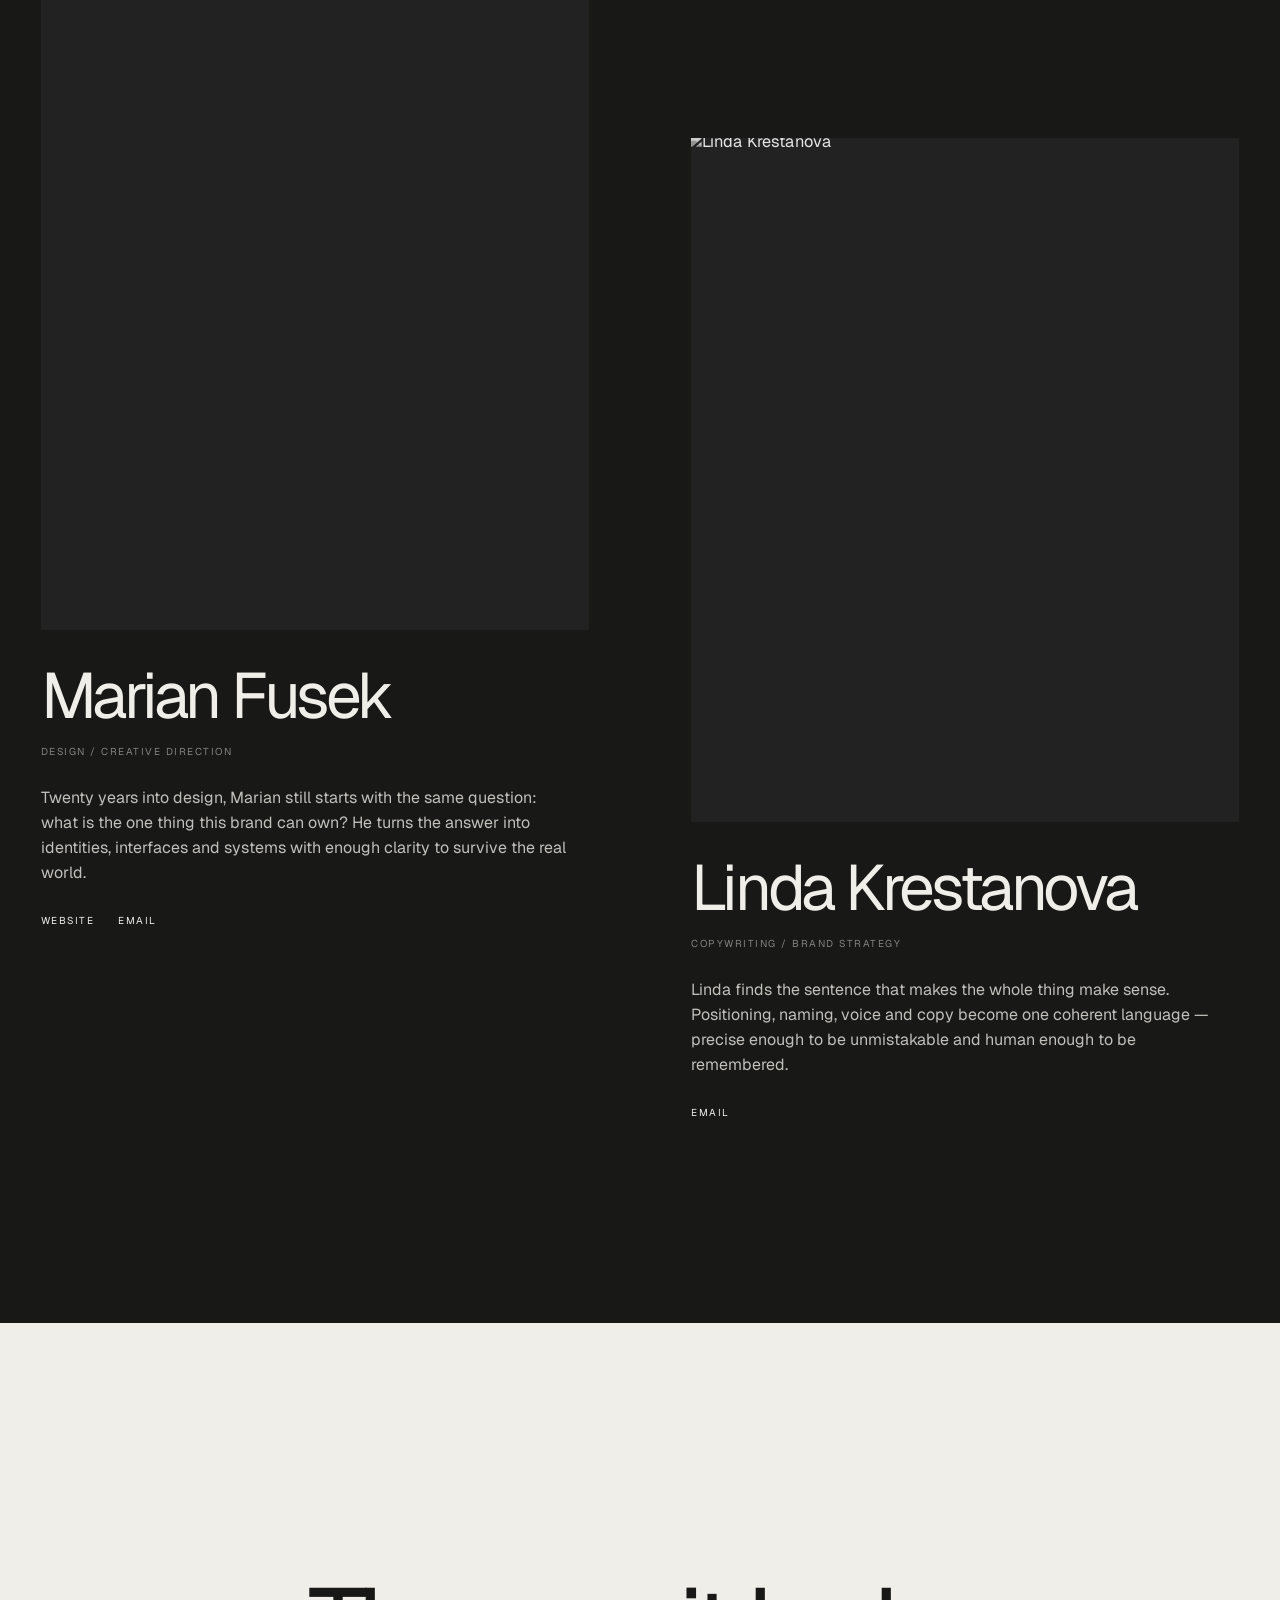
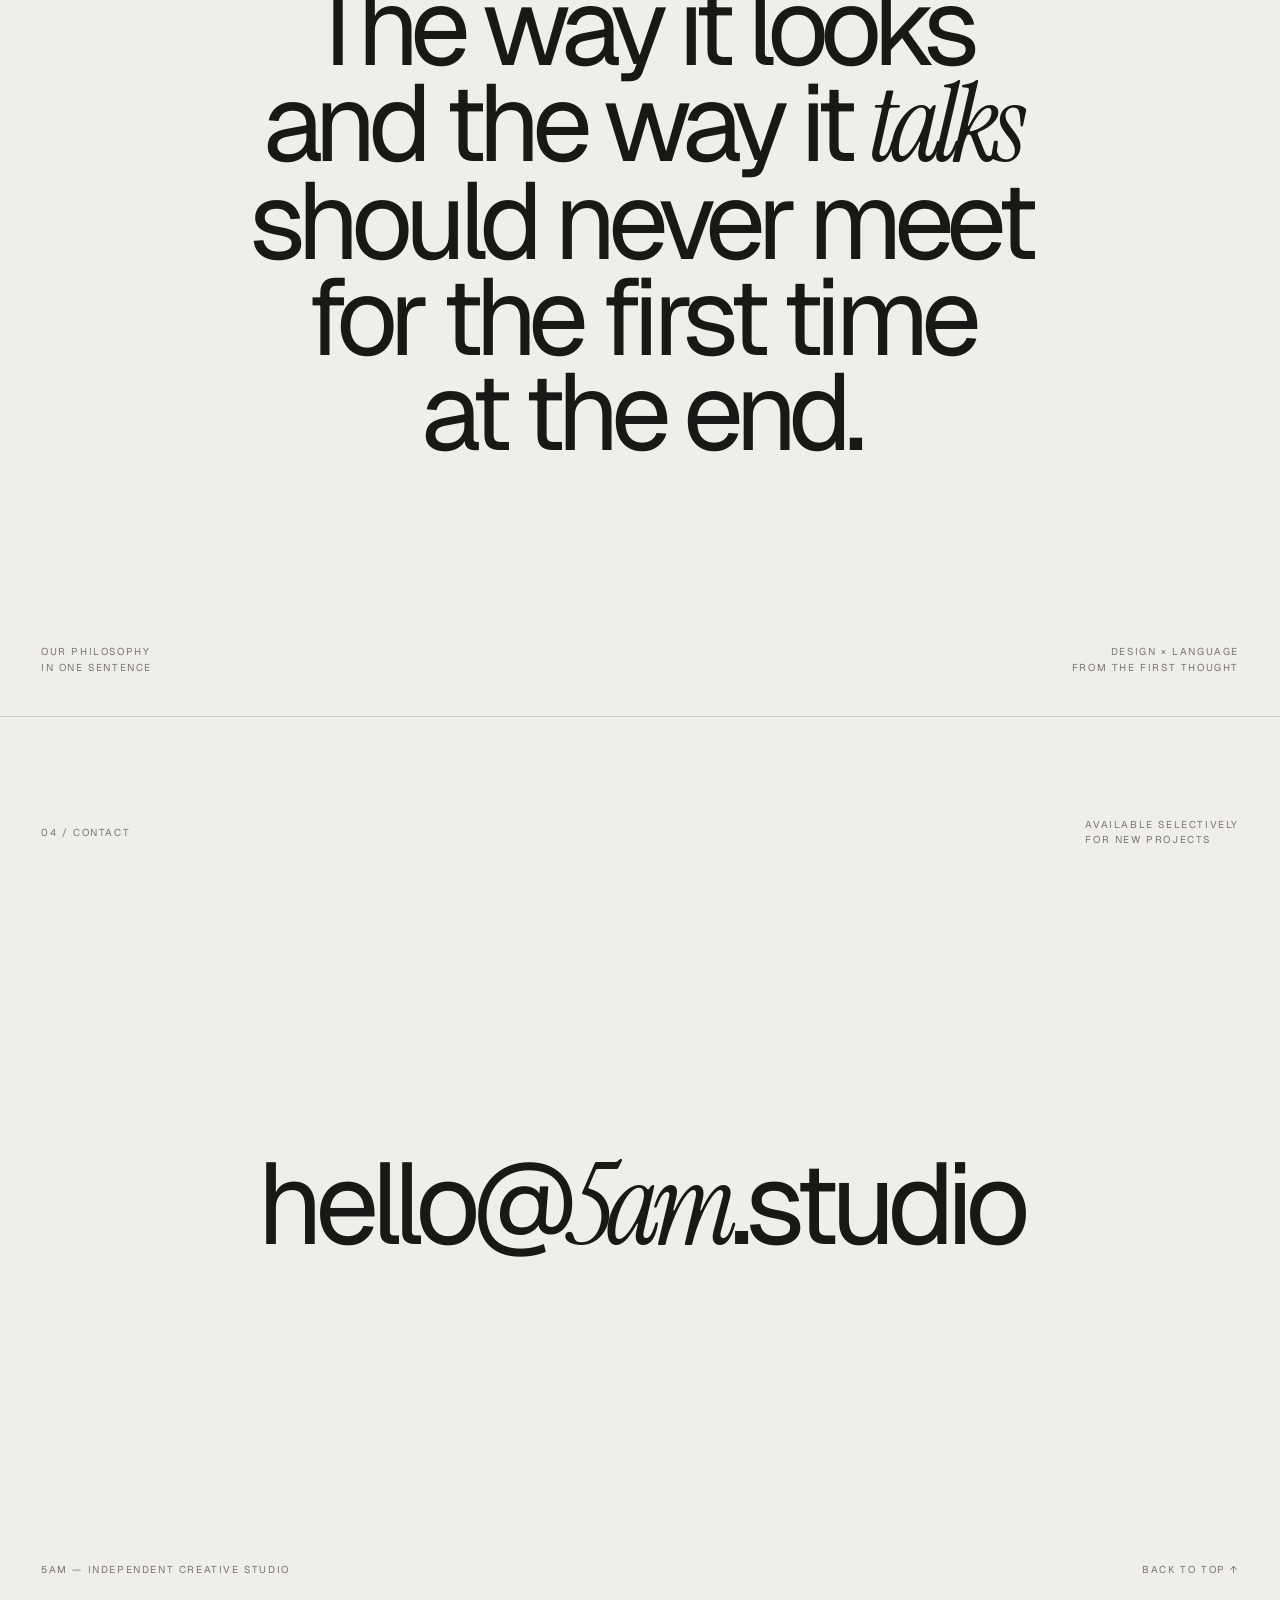
==== commit 221adaec: "Add files via upload" ====
--- a/5am/index.html
+++ b/5am/index.html
@@ -3,963 +3,105 @@
 <head>
 <meta charset="UTF-8">
 <meta name="viewport" content="width=device-width, initial-scale=1.0">
-<title>5AM — Design &amp; Copywriting Studio</title>
-<meta name="description" content="5AM is a two-person studio for brand identity and the words that carry it. Marian Fusek & Linda Krestanova.">
-
+<title>5AM — Design With Something to Say</title>
+<meta name="description" content="5AM is Marian Fusek and Linda Krestanova — design, language and creative direction working as one studio.">
 <link rel="preconnect" href="https://fonts.googleapis.com">
 <link rel="preconnect" href="https://fonts.gstatic.com" crossorigin>
-<link href="https://fonts.googleapis.com/css2?family=Geist:wght@300;400;500;600&family=Geist+Mono:wght@400;500&family=Instrument+Serif:ital@0;1&display=swap" rel="stylesheet">
-
+<link href="https://fonts.googleapis.com/css2?family=Geist:wght@300;400;500;600&family=Instrument+Serif:ital@0;1&display=swap" rel="stylesheet">
 <style>
-  /* ============ TOKENS ============ */
-  :root{
-    --bg: #F0EEE9;
-    --bg-alt: #E8E4DA;
-    --bg-deep: #E2DDCF;
-    --ink: #26241F;
-    --ink-soft: #55503F;
-    --ink-mute: #6F6955;
-    --line: #D7D1C0;
-    --line-soft: #E1DCCC;
-    --sky: #B7C2C4;
-    --white: #FBFAF7;
-
-    --sans: 'Geist', -apple-system, BlinkMacSystemFont, 'Segoe UI', sans-serif;
-    --mono: 'Geist Mono', 'SFMono-Regular', monospace;
-    --serif: 'Instrument Serif', Georgia, serif;
-
-    --ease: cubic-bezier(.16,1,.3,1);
-    --ease-soft: cubic-bezier(.22,1,.36,1);
-
-    --gutter: clamp(20px, 5vw, 64px);
-    --max: 1440px;
-  }
-
-  *{ margin:0; padding:0; box-sizing:border-box; }
-
-  html{
-    scroll-behavior: auto;
-    background: var(--bg);
-  }
-
-  body{
-    background: var(--bg);
-    color: var(--ink);
-    font-family: var(--sans);
-    font-weight: 400;
-    line-height: 1.5;
-    -webkit-font-smoothing: antialiased;
-    -moz-osx-font-smoothing: grayscale;
-    overflow-x: hidden;
-  }
-
-  html.lock, body.lock{ overflow:hidden; height:100%; }
-
-  ::selection{ background: var(--ink); color: var(--bg); }
-
-  img{ display:block; max-width:100%; }
-
-  a{ color: inherit; text-decoration:none; }
-
-  a:focus-visible, button:focus-visible{
-    outline: 2px solid var(--ink);
-    outline-offset: 4px;
-    border-radius: 2px;
-  }
-  #contact a:focus-visible{ outline-color: var(--bg); }
-
-  .wrap{
-    max-width: var(--max);
-    margin-inline: auto;
-    padding-inline: var(--gutter);
-  }
-
-  /* ============ CUSTOM CURSOR ============ */
-  #cursor{
-    position: fixed;
-    top:0; left:0;
-    width:4px; height:4px;
-    background: var(--ink);
-    border-radius:50%;
-    pointer-events:none;
-    z-index: 9999;
-    transform: translate(-50%,-50%);
-    mix-blend-mode: difference;
-    background: #fff;
-    transition: width .35s var(--ease-soft), height .35s var(--ease-soft), opacity .3s ease;
-    opacity: 0;
-  }
-  #cursor.active{ opacity:1; }
-  #cursor.hover{ width:44px; height:44px; }
-  #cursor.text-hover{ width:64px; height:64px; }
-
-  @media (hover:hover) and (pointer:fine){
-    body.js-ready{ cursor:none; }
-    body.js-ready a, body.js-ready button{ cursor:none; }
-  }
-
-  /* ============ NOISE OVERLAY ============ */
-  #grain{
-    position:fixed; inset:0; z-index:2;
-    pointer-events:none;
-    opacity:.035;
-    mix-blend-mode: multiply;
-    background-image:url("data:image/svg+xml;utf8,<svg xmlns='http://www.w3.org/2000/svg' width='120' height='120'><filter id='n'><feTurbulence type='fractalNoise' baseFrequency='0.9' numOctaves='2' stitchTiles='stitch'/></filter><rect width='100%25' height='100%25' filter='url(%23n)'/></svg>");
-  }
-
-  /* ============ PRELOADER ============ */
-  #preloader{
-    position:fixed; inset:0; z-index:10000;
-    background: var(--bg);
-    display:flex; align-items:center; justify-content:center;
-    transition: opacity .9s var(--ease), visibility .9s var(--ease);
-  }
-  #preloader.done{ opacity:0; visibility:hidden; }
-  .pre-line{
-    position:absolute;
-    inset:0;
-    display:flex;
-    align-items:center;
-    justify-content:center;
-    font-family: var(--sans);
-    font-weight:400;
-    font-size: clamp(1.1rem, 3vw, 1.9rem);
-    color: var(--ink-soft);
-    opacity:0;
-    transform: translateY(10px);
-    transition: opacity .8s var(--ease), transform .8s var(--ease);
-    text-align:center;
-    padding-inline: 24px;
-  }
-  .pre-line.mark{
-    font-family: var(--serif);
-    font-style: italic;
-    font-size: clamp(2.4rem, 7vw, 4.5rem);
-    color: var(--ink);
-  }
-  .pre-line.show{ opacity:1; transform:translateY(0); }
-
-  /* ============ NAV ============ */
-  header#nav{
-    position: fixed; top:0; left:0; right:0;
-    z-index: 500;
-    background: rgba(240,238,233,.82);
-    backdrop-filter: blur(10px);
-    -webkit-backdrop-filter: blur(10px);
-    border-bottom: 1px solid transparent;
-    transition: border-color .6s var(--ease), transform .7s var(--ease);
-  }
-  header#nav.scrolled{ border-bottom-color: var(--line); }
-  header#nav.hide{ transform: translateY(-100%); }
-
-  .nav-inner{
-    height: 76px;
-    display:flex; align-items:center; justify-content:space-between;
-  }
-  .nav-logo{
-    font-family: var(--serif);
-    font-style: italic;
-    font-size: 1.4rem;
-    letter-spacing: .01em;
-  }
-  .nav-links{
-    display:flex; gap: clamp(20px,3vw,44px);
-    list-style:none;
-  }
-  .nav-links a{
-    font-size: 11px;
-    letter-spacing: .12em;
-    text-transform: uppercase;
-    color: var(--ink-soft);
-    font-weight: 500;
-    position:relative;
-    padding-bottom:4px;
-    background-image: linear-gradient(var(--ink), var(--ink));
-    background-size: 0% 1px;
-    background-position: left bottom;
-    background-repeat: no-repeat;
-    transition: background-size .5s var(--ease), color .4s ease;
-  }
-  .nav-links a:hover{ color:var(--ink); background-size:100% 1px; }
-
-  .nav-toggle{
-    display:none;
-    background:none; border:none;
-    font-family: var(--sans);
-    font-size: 11px;
-    letter-spacing: .12em;
-    text-transform: uppercase;
-    color: var(--ink);
-    gap:6px;
-    flex-direction:column;
-    align-items:flex-end;
-  }
-  .nav-toggle span{ display:block; width:22px; height:1px; background:var(--ink); transition: transform .4s var(--ease), opacity .3s ease; }
-
-  #mobile-menu{
-    position:fixed; inset:0; z-index:400;
-    background: var(--bg);
-    display:flex; flex-direction:column; align-items:flex-start; justify-content:center;
-    gap: 28px;
-    padding-inline: var(--gutter);
-    transform: translateY(-100%);
-    transition: transform .7s var(--ease);
-  }
-  #mobile-menu.open{ transform: translateY(0); }
-  #mobile-menu a{
-    font-family: var(--serif); font-style:italic;
-    font-size: clamp(2rem, 8vw, 3rem);
-    color: var(--ink);
-  }
-
-  /* ============ TAGS / MICROCOPY ============ */
-  .tag{
-    font-family: var(--sans);
-    font-size: 10.5px;
-    letter-spacing: .16em;
-    text-transform: uppercase;
-    color: var(--ink-mute);
-    font-weight: 500;
-  }
-  .tag.dark{ color: var(--ink-soft); }
-
-  /* ============ REVEAL ============ */
-  [data-reveal]{
-    opacity:0;
-    transform: translateY(28px);
-    transition: opacity 1.1s var(--ease), transform 1.1s var(--ease);
-  }
-  [data-reveal].visible{ opacity:1; transform:translateY(0); }
-  [data-reveal="fade"]{ transform:none; }
-  [data-reveal].visible[data-reveal="fade"]{ transform:none; }
-
-  .accent{
-    font-family: var(--serif);
-    font-style: italic;
-    font-weight: 400;
-  }
-
-  /* ============ HERO ============ */
-  #hero{
-    position:relative;
-    height:100svh;
-    min-height:560px;
-    overflow:hidden;
-  }
-  .hero-blob{
-    position:absolute;
-    top:38%; left:50%;
-    width:min(70vw,900px); height:min(70vw,900px);
-    transform: translate(-50%,-50%);
-    background: radial-gradient(circle, rgba(183,194,196,.55) 0%, rgba(183,194,196,.22) 38%, rgba(240,238,233,0) 70%);
-    pointer-events:none;
-    animation: breathe 14s ease-in-out infinite;
-  }
-  @keyframes breathe{
-    0%,100%{ transform: translate(-50%,-50%) scale(1); opacity:.9; }
-    50%{ transform: translate(-50%,-50%) scale(1.08); opacity:1; }
-  }
-
-  .hero-frame{
-    position:absolute;
-    inset: var(--gutter);
-    top: calc(var(--gutter) + 76px);
-  }
-  .corner-tag{ position:absolute; max-width: 220px; }
-  .corner-tag.tl{ top:0; left:0; }
-  .corner-tag.tr{ top:0; right:0; text-align:right; }
-  .corner-tag.bl{ bottom:0; left:0; }
-  .corner-tag.br{ bottom:0; right:0; text-align:right; display:flex; flex-direction:column; align-items:flex-end; gap:10px; }
-
-  .side-tag{
-    position:absolute;
-    top:50%;
-    writing-mode: vertical-rl;
-    letter-spacing:.16em;
-  }
-  .side-tag.left{ left:0; transform: translateY(-50%) rotate(180deg); }
-  .side-tag.right{ right:0; transform: translateY(-50%); }
-
-  .scroll-cue{
-    width:1px; height:34px; background:var(--ink-mute);
-    position:relative; overflow:hidden;
-  }
-  .scroll-cue::after{
-    content:''; position:absolute; left:0; top:-100%; width:100%; height:100%;
-    background: var(--ink);
-    animation: cue 2.2s var(--ease) infinite;
-  }
-  @keyframes cue{ 0%{top:-100%;} 60%{top:100%;} 100%{top:100%;} }
-
-  .hero-center{
-    position:absolute; inset:0;
-    display:flex; align-items:center; justify-content:center;
-    text-align:center;
-    padding: clamp(90px,16vh,140px) clamp(20px, 8vw, 160px);
-  }
-  .hero-title{
-    font-size: clamp(2rem, 5.4vw, 4.6rem);
-    font-weight: 400;
-    line-height: 1.16;
-    letter-spacing: -.01em;
-    max-width: 18ch;
-  }
-  .hero-sub{
-    margin-top: clamp(22px,3vw,34px);
-    font-size: clamp(.95rem, 1.15vw, 1.08rem);
-    color: var(--ink-soft);
-    max-width: 46ch;
-    margin-inline:auto;
-    line-height:1.6;
-  }
-
-  /* ============ SECTION SHELL ============ */
-  section{ position:relative; }
-  .eyebrow-row{
-    display:flex; align-items:center; gap:16px;
-    margin-bottom: clamp(28px,6vw,64px);
-  }
-  .eyebrow-row .rule{ height:1px; flex:1; background:var(--line); }
-
-  /* ============ SERVICES ============ */
-  #services{
-    background: var(--bg-alt);
-    padding: clamp(90px,14vw,170px) 0 clamp(70px,10vw,130px);
-  }
-  .svc-head{
-    display:flex; justify-content:space-between; align-items:flex-end;
-    gap: 40px; flex-wrap:wrap;
-    margin-bottom: clamp(60px,8vw,100px);
-  }
-  .svc-title{
-    font-size: clamp(2.6rem, 7vw, 5.4rem);
-    font-weight: 400;
-    letter-spacing:-.01em;
-  }
-  .svc-phil{
-    max-width: 34ch;
-    font-size: 1rem;
-    color: var(--ink-soft);
-    line-height:1.7;
-    padding-bottom: 6px;
-  }
-  .svc-list{ list-style:none; border-top:1px solid var(--line); }
-  .svc-item{
-    border-bottom:1px solid var(--line);
-    padding: clamp(26px,3.4vw,40px) 0;
-    display:grid;
-    grid-template-columns: 60px 1fr 1fr;
-    gap: 20px;
-    align-items:baseline;
-    transition: padding-left .5s var(--ease);
-  }
-  .svc-item:hover{ padding-left: 14px; }
-  .svc-idx{ font-family:var(--mono); font-size:12px; color:var(--ink-mute); }
-  .svc-name{
-    font-size: clamp(1.35rem, 2.6vw, 2rem);
-    font-weight:400;
-    transition: color .4s ease;
-  }
-  .svc-item:hover .svc-name{ color: var(--ink); }
-  .svc-desc{
-    font-size: .92rem;
-    color: var(--ink-mute);
-    max-width: 40ch;
-    line-height:1.6;
-    transition: color .4s ease;
-  }
-  .svc-item:hover .svc-desc{ color: var(--ink-soft); }
-  .svc-foot{
-    margin-top: clamp(40px,6vw,70px);
-    text-align:right;
-  }
-
-  @media (max-width:780px){
-    .svc-item{ grid-template-columns: 34px 1fr; }
-    .svc-desc{ grid-column: 2 / 3; }
-  }
-
-  /* ============ PROJECTS ============ */
-  #projects{
-    background: var(--bg);
-    padding: clamp(90px,14vw,170px) 0 clamp(80px,12vw,150px);
-  }
-  .proj-title{
-    font-size: clamp(2.6rem, 7vw, 5.4rem);
-    font-weight:400;
-    margin-bottom: clamp(70px,10vw,120px);
-    max-width: 14ch;
-  }
-  .project{
-    display:grid;
-    grid-template-columns: 1.1fr 1fr;
-    gap: clamp(30px,5vw,70px);
-    align-items:center;
-    margin-bottom: clamp(90px,12vw,160px);
-  }
-  .project:last-child{ margin-bottom:0; }
-  .project.rev{ direction: rtl; }
-  .project.rev > *{ direction: ltr; }
-
-  .proj-media{
-    position:relative;
-    aspect-ratio: 4/5;
-    overflow:hidden;
-    background: var(--bg-deep);
-  }
-  .proj-media img{
-    width:100%; height:100%; object-fit:cover;
-    transform: scale(1.08);
-    transition: transform 1.4s var(--ease);
-    filter: grayscale(15%);
-  }
-  .project:hover .proj-media img{ transform: scale(1); }
-
-  .proj-name{
-    font-size: clamp(2rem, 4.6vw, 3.4rem);
-    font-weight:400;
-    letter-spacing: -.01em;
-    margin-bottom: 14px;
-  }
-  .proj-meta{
-    font-family: var(--mono);
-    font-size: 11px;
-    letter-spacing: .06em;
-    color: var(--ink-mute);
-    text-transform:uppercase;
-    margin-bottom: clamp(28px,4vw,42px);
-  }
-  .proj-field{
-    display:grid;
-    grid-template-columns: 90px 1fr;
-    gap: 14px;
-    padding: 16px 0;
-    border-top: 1px solid var(--line-soft);
-  }
-  .proj-field:last-child{ border-bottom: 1px solid var(--line-soft); }
-  .proj-field .fname{
-    font-family: var(--mono);
-    font-size: 10.5px;
-    letter-spacing:.1em;
-    text-transform:uppercase;
-    color: var(--ink-mute);
-    padding-top:2px;
-  }
-  .proj-field p{ font-size: .94rem; color: var(--ink-soft); line-height:1.65; max-width:44ch; }
-
-  @media (max-width:860px){
-    .project, .project.rev{ grid-template-columns: 1fr; direction:ltr; }
-    .proj-media{ aspect-ratio: 16/11; }
-  }
-
-  /* ============ STUDIO (Marian & Linda) ============ */
-  #studio{
-    background: var(--bg-alt);
-    padding: clamp(90px,14vw,170px) 0 clamp(90px,12vw,150px);
-  }
-  .studio-title{
-    font-size: clamp(2.6rem, 7vw, 5.2rem);
-    font-weight:400;
-    margin-bottom: clamp(70px,9vw,110px);
-  }
-  .studio-title .amp{
-    font-family: var(--serif); font-style:italic; color: var(--ink-soft);
-    padding: 0 .12em;
-  }
-
-  .person{
-    display:grid;
-    grid-template-columns: 300px 1fr;
-    gap: clamp(30px,5vw,64px);
-    max-width: 900px;
-  }
-  .person + .person{ margin-top: clamp(60px,8vw,100px); }
-  .person.b{ margin-left: auto; }
-
-  .person-photo{
-    aspect-ratio: 3/4;
-    overflow:hidden;
-    background: var(--bg-deep);
-  }
-  .person-photo img{
-    width:100%; height:100%; object-fit:cover;
-    filter: grayscale(78%);
-    transition: filter 1.1s var(--ease);
-  }
-  .person:hover .person-photo img{ filter: grayscale(0%); }
-
-  .person-name{
-    font-size: clamp(1.7rem, 3vw, 2.3rem);
-    font-weight:400;
-    margin-bottom:8px;
-  }
-  .person-role{ margin-bottom: 22px; }
-  .person-bio{
-    font-size: .96rem;
-    color: var(--ink-soft);
-    line-height:1.75;
-    max-width: 46ch;
-    margin-bottom: 26px;
-  }
-  .person-links{ display:flex; gap:22px; flex-wrap:wrap; }
-  .person-links a{
-    font-size: 11px;
-    letter-spacing:.12em;
-    text-transform:uppercase;
-    font-weight:500;
-    background-image: linear-gradient(var(--ink), var(--ink));
-    background-size: 0% 1px;
-    background-position: left bottom;
-    background-repeat: no-repeat;
-    padding-bottom:3px;
-    transition: background-size .5s var(--ease);
-  }
-  .person-links a:hover{ background-size:100% 1px; }
-
-  @media (max-width:700px){
-    .person{ grid-template-columns: 1fr; max-width:420px; }
-    .person.b{ margin-left:0; }
-    .person-photo{ max-width: 220px; }
-  }
-
-  /* ============ CONTACT ============ */
-  #contact{
-    background: var(--ink);
-    color: var(--bg);
-    min-height: 100svh;
-    display:flex; align-items:center;
-    position:relative;
-    overflow:hidden;
-    padding: clamp(120px,16vw,200px) 0 clamp(60px,8vw,100px);
-  }
-  #contact .corner-tag, #contact .side-tag{ color: rgba(240,238,233,.62); }
-  #contact .tag{ color: rgba(240,238,233,.62); }
-  .contact-inner{ text-align:center; width:100%; }
-  .contact-kicker{
-    font-size: clamp(1.1rem,2.4vw,1.5rem);
-    color: rgba(240,238,233,.7);
-    max-width: 26ch;
-    margin: 0 auto 20px;
-    font-weight:400;
-  }
-  .contact-email{
-    font-family: var(--serif);
-    font-style: italic;
-    font-size: clamp(2.1rem, 8vw, 6rem);
-    word-break: break-word;
-    display:inline-block;
-    position:relative;
-  }
-  .contact-email::after{
-    content:''; position:absolute; left:0; bottom:.02em; width:100%; height:1px;
-    background: var(--bg);
-    transform: scaleX(0); transform-origin:left;
-    transition: transform .8s var(--ease);
-  }
-  .contact-email:hover::after{ transform: scaleX(1); }
-
-  /* ============ FOOTER ============ */
-  footer{
-    background: var(--ink);
-    color: rgba(240,238,233,.55);
-    padding: 26px var(--gutter) 34px;
-    display:flex; justify-content:space-between; align-items:center;
-    flex-wrap:wrap; gap:12px;
-  }
-  footer a{ transition: color .4s ease; }
-  footer a:hover{ color: var(--bg); }
-
-  @media (max-width: 900px){
-    .nav-links{ display:none; }
-    .nav-toggle{ display:flex; }
-    .hero-frame .side-tag{ display:none; }
-  }
-
-  @media (max-width: 480px){
-    .corner-tag.tl, .corner-tag.tr{ display:none; }
-  }
-
-  @media (prefers-reduced-motion: reduce){
-    *{ animation-duration:.01ms !important; animation-iteration-count:1 !important; transition-duration:.01ms !important; }
-    [data-reveal]{ opacity:1; transform:none; }
-  }
+:root{
+  --paper:#F0EEE9; --paper2:#E9E6DF; --ink:#181816; --grey:#77756F; --line:rgba(24,24,22,.15);
+  --serif:'Instrument Serif',Georgia,serif; --sans:'Geist',Arial,sans-serif;
+  --ease:cubic-bezier(.16,1,.3,1); --g:clamp(18px,3.2vw,52px);
+}
+*{box-sizing:border-box;margin:0;padding:0}
+html{background:var(--paper);scroll-behavior:smooth}
+body{font-family:var(--sans);background:var(--paper);color:var(--ink);overflow-x:hidden;-webkit-font-smoothing:antialiased}
+a{color:inherit;text-decoration:none} img{display:block;width:100%} button{font:inherit;color:inherit}
+::selection{background:var(--ink);color:var(--paper)}
+#grain{position:fixed;inset:0;pointer-events:none;z-index:1000;opacity:.032;mix-blend-mode:multiply;background-image:url("data:image/svg+xml,%3Csvg viewBox='0 0 180 180' xmlns='http://www.w3.org/2000/svg'%3E%3Cfilter id='n'%3E%3CfeTurbulence type='fractalNoise' baseFrequency='.9' numOctaves='2' stitchTiles='stitch'/%3E%3C/filter%3E%3Crect width='100%25' height='100%25' filter='url(%23n)' opacity='.8'/%3E%3C/svg%3E")}
+#cursor{position:fixed;left:0;top:0;width:4px;height:4px;background:#000;border-radius:50%;pointer-events:none;z-index:2000;transform:translate(-50%,-50%);transition:width .35s var(--ease),height .35s var(--ease),border-radius .35s var(--ease),background .3s,opacity .2s;opacity:0}
+#cursor.on{opacity:1} #cursor.link{width:42px;height:42px;background:transparent;border:1px solid #111} #cursor.text{width:2px;height:32px;border-radius:0}
+.cursor-label{position:fixed;z-index:1999;pointer-events:none;font-size:9px;text-transform:uppercase;letter-spacing:.14em;transform:translate(15px,12px);opacity:0;transition:opacity .2s}.cursor-label.on{opacity:1}
+@media(pointer:fine){body{cursor:none}a,button,[data-hover]{cursor:none}}
+@media(pointer:coarse){#cursor,.cursor-label{display:none}}
+.preloader{position:fixed;inset:0;background:var(--paper);z-index:3000;display:grid;place-items:center;transition:opacity .9s var(--ease),visibility .9s}.preloader.done{opacity:0;visibility:hidden}.preword{position:absolute;font-size:clamp(25px,5vw,72px);font-weight:400;letter-spacing:-.05em;opacity:0;transform:translateY(20px);transition:opacity .55s,transform .75s var(--ease)}.preword.show{opacity:1;transform:none}.preword.serif{font-family:var(--serif);font-style:italic;font-size:clamp(42px,9vw,130px)}
+.site-grid{position:fixed;inset:0;pointer-events:none;z-index:1;padding:0 var(--g);display:grid;grid-template-columns:repeat(12,1fr);gap:clamp(8px,1vw,18px);opacity:.38}.site-grid i{border-left:1px solid rgba(24,24,22,.07)}.site-grid i:last-child{border-right:1px solid rgba(24,24,22,.07)}
+header{position:fixed;left:0;right:0;top:0;z-index:100;height:72px;padding:0 var(--g);display:grid;grid-template-columns:1fr auto 1fr;align-items:center;mix-blend-mode:multiply;transition:transform .6s var(--ease),background .4s}header.hide{transform:translateY(-100%)}.logo{font-family:var(--serif);font-style:italic;font-size:24px}.nav{display:flex;gap:28px}.nav a,.status{font-size:10px;text-transform:uppercase;letter-spacing:.16em}.status{text-align:right;color:var(--grey)}
+main,footer{position:relative;z-index:2}.hero{height:100svh;min-height:680px;position:relative;padding:110px var(--g) 34px;overflow:hidden}.hero-inner{height:100%;position:relative;display:grid;grid-template-rows:auto 1fr auto}.hero-kicker{display:flex;justify-content:space-between;align-items:flex-start;font-size:10px;text-transform:uppercase;letter-spacing:.15em;color:var(--grey)}.hero-display{align-self:center;position:relative;max-width:1500px;margin:auto;width:100%;font-size:clamp(56px,9.6vw,150px);line-height:.84;letter-spacing:-.075em;font-weight:400;text-align:center}.hero-display .serif{font-family:var(--serif);font-style:italic;font-weight:400}.hero-display [data-shift]{display:inline-block;transition:transform .7s var(--ease)}.hero:hover .hero-display [data-shift="a"]{transform:translateX(-1.8vw)}.hero:hover .hero-display [data-shift="b"]{transform:translateX(2.5vw)}
+.orbit{position:absolute;font-size:10px;text-transform:uppercase;letter-spacing:.14em;color:var(--grey);line-height:1.5;transition:transform 1.2s var(--ease)}.o1{left:2%;top:25%}.o2{right:3%;top:31%;text-align:right}.o3{left:11%;bottom:18%}.o4{right:12%;bottom:14%;text-align:right}.hero:hover .o1{transform:translate(-8px,-5px)}.hero:hover .o2{transform:translate(10px,5px)}.hero:hover .o3{transform:translate(-3px,9px)}.hero:hover .o4{transform:translate(5px,-8px)}
+.hero-bottom{display:grid;grid-template-columns:1fr 2fr 1fr;align-items:end}.hero-bottom p{grid-column:2;max-width:580px;justify-self:center;text-align:center;font-size:clamp(14px,1.3vw,18px);line-height:1.5;color:#4e4d49}.scroll{justify-self:end;font-size:10px;text-transform:uppercase;letter-spacing:.15em;color:var(--grey);display:flex;gap:12px;align-items:center}.scroll:before{content:"";width:40px;height:1px;background:var(--ink);transform-origin:left;animation:pulse 2.2s infinite var(--ease)}@keyframes pulse{0%,100%{transform:scaleX(.15);opacity:.3}50%{transform:scaleX(1);opacity:1}}
+.marquee{border-top:1px solid var(--line);border-bottom:1px solid var(--line);overflow:hidden;padding:13px 0;background:rgba(240,238,233,.7)}.marquee-track{display:flex;width:max-content;animation:marquee 28s linear infinite}.marquee span{font-size:10px;text-transform:uppercase;letter-spacing:.16em;padding-right:54px}.marquee em{font-family:var(--serif);font-size:16px;text-transform:none;letter-spacing:0;padding:0 10px}@keyframes marquee{to{transform:translateX(-50%)}}
+.section{padding:clamp(120px,16vw,240px) var(--g);position:relative}.section-head{display:grid;grid-template-columns:2fr 7fr 3fr;align-items:start;margin-bottom:clamp(70px,10vw,150px)}.num,.eyebrow,.micro{font-size:10px;text-transform:uppercase;letter-spacing:.16em;color:var(--grey)}.section-title{font-size:clamp(58px,10vw,148px);line-height:.82;letter-spacing:-.075em;font-weight:400}.section-title .serif{font-family:var(--serif);font-style:italic}.micro{line-height:1.55;max-width:250px}
+.services{background:var(--paper2)}.service-stage{min-height:70vh;display:grid;grid-template-columns:3fr 6fr 3fr;gap:24px}.service-index{list-style:none;border-top:1px solid var(--line)}.service-index button{width:100%;border:0;background:none;padding:18px 0;border-bottom:1px solid var(--line);display:flex;justify-content:space-between;text-align:left;font-size:12px;text-transform:uppercase;letter-spacing:.1em;opacity:.4;transition:opacity .4s,padding .5s var(--ease)}.service-index button.active,.service-index button:hover{opacity:1;padding-left:12px}.service-main{align-self:center;padding:0 2vw}.service-word{font-size:clamp(70px,11vw,170px);line-height:.78;letter-spacing:-.08em;font-weight:400;transition:opacity .25s,transform .5s var(--ease)}.service-word.swap{opacity:0;transform:translateY(18px)}.service-word em{font-family:var(--serif);font-style:italic}.service-copy{margin-top:42px;max-width:520px;font-size:clamp(17px,1.5vw,22px);line-height:1.45}.service-note{align-self:end;font-size:10px;text-transform:uppercase;letter-spacing:.15em;line-height:1.6;color:var(--grey);padding-bottom:20px}
+.projects{overflow:hidden}.project-intro{font-size:clamp(34px,5.4vw,82px);line-height:1.02;letter-spacing:-.05em;max-width:1100px;margin:0 auto clamp(120px,15vw,220px)}.project-card{position:relative;margin-bottom:clamp(150px,22vw,320px)}.project-card:last-child{margin-bottom:0}.project-media{width:min(68vw,1050px);aspect-ratio:16/10;overflow:hidden;background:#ddd;position:relative}.project-card:nth-child(even) .project-media{margin-left:auto}.project-media img{height:115%;object-fit:cover;transform:translateY(-6%);filter:saturate(.82) contrast(.95);transition:transform 1.2s var(--ease),filter .8s}.project-card:hover img{transform:translateY(-6%) scale(1.025);filter:saturate(1) contrast(1)}.project-no{position:absolute;top:-24px;left:calc(68vw + 24px);font-family:var(--serif);font-style:italic;font-size:clamp(60px,9vw,130px);line-height:1}.project-card:nth-child(even) .project-no{left:auto;right:calc(68vw + 24px)}.project-meta{width:min(520px,42vw);margin-top:28px}.project-card:nth-child(even) .project-meta{margin-left:auto}.project-name{font-size:clamp(44px,7vw,100px);letter-spacing:-.065em;font-weight:400;line-height:.9}.project-scope{margin-top:16px;font-size:10px;text-transform:uppercase;letter-spacing:.15em;color:var(--grey)}.project-details{display:grid;grid-template-columns:1fr 1fr;gap:24px;margin-top:40px;border-top:1px solid var(--line);padding-top:18px}.project-details p{font-size:13px;line-height:1.6;color:#55534d}.label{display:block;font-size:9px;text-transform:uppercase;letter-spacing:.16em;color:var(--grey);margin-bottom:8px}
+.duo{background:var(--ink);color:var(--paper);overflow:hidden}.duo .num,.duo .eyebrow,.duo .micro{color:rgba(240,238,233,.5)}.duo-title{font-size:clamp(58px,11vw,170px);line-height:.78;letter-spacing:-.08em;font-weight:400;margin-bottom:clamp(100px,12vw,180px)}.duo-title em{font-family:var(--serif);font-style:italic;font-weight:400}.people{display:grid;grid-template-columns:1fr 1fr;gap:clamp(30px,8vw,140px);align-items:start}.person:nth-child(2){margin-top:15vw}.portrait{aspect-ratio:4/5;overflow:hidden;background:#222}.portrait img{height:108%;object-fit:cover;filter:grayscale(1) contrast(.92);transition:filter .9s,transform 1.2s var(--ease);transform:scale(1.02)}.person:hover img{filter:grayscale(0);transform:scale(1)}.person-name{font-size:clamp(34px,5vw,72px);letter-spacing:-.055em;font-weight:400;margin-top:24px}.role{font-size:10px;text-transform:uppercase;letter-spacing:.15em;color:rgba(240,238,233,.5);margin:8px 0 28px}.bio{font-size:clamp(15px,1.25vw,18px);line-height:1.55;max-width:530px;color:rgba(240,238,233,.78)}.links{display:flex;gap:24px;margin-top:28px}.links a{font-size:10px;text-transform:uppercase;letter-spacing:.15em;position:relative}.links a:after{content:"";position:absolute;left:0;right:0;bottom:-5px;height:1px;background:currentColor;transform:scaleX(0);transform-origin:left;transition:transform .5s var(--ease)}.links a:hover:after{transform:scaleX(1)}
+.manifesto{padding:clamp(150px,20vw,300px) var(--g);min-height:100svh;display:grid;place-items:center;text-align:center;position:relative}.manifesto p{font-size:clamp(52px,8.5vw,132px);line-height:.88;letter-spacing:-.075em;max-width:1300px}.manifesto em{font-family:var(--serif);font-style:italic}.manifesto .micro{position:absolute;left:var(--g);bottom:var(--g);text-align:left}.manifesto .micro.right{left:auto;right:var(--g);text-align:right}
+.contact{min-height:100svh;padding:100px var(--g) 38px;display:grid;grid-template-rows:auto 1fr auto;border-top:1px solid var(--line)}.contact-top,.contact-bottom{display:flex;justify-content:space-between;align-items:center}.contact-email{align-self:center;justify-self:center;font-size:clamp(42px,9vw,140px);letter-spacing:-.07em;line-height:.9;position:relative}.contact-email em{font-family:var(--serif);font-style:italic}.contact-email:after{content:"";position:absolute;left:0;right:0;bottom:-8px;height:2px;background:var(--ink);transform:scaleX(0);transform-origin:right;transition:transform .8s var(--ease)}.contact-email:hover:after{transform:scaleX(1);transform-origin:left}
+.reveal{opacity:0;transform:translateY(35px);transition:opacity 1s var(--ease),transform 1s var(--ease)}.reveal.in{opacity:1;transform:none}.split span{display:inline-block;transform:translateY(105%);transition:transform 1s var(--ease)}.split.in span{transform:none}
+@media(max-width:900px){header{grid-template-columns:1fr 1fr}.nav{display:none}.status{justify-self:end}.hero{min-height:640px}.hero-bottom{grid-template-columns:1fr}.hero-bottom p{grid-column:1}.scroll{display:none}.orbit.o2,.orbit.o3{display:none}.section-head{grid-template-columns:1fr 3fr}.section-head .micro{display:none}.service-stage{grid-template-columns:1fr}.service-index{display:grid;grid-template-columns:repeat(2,1fr)}.service-main{padding:60px 0}.service-note{display:none}.project-media{width:86vw}.project-no,.project-card:nth-child(even) .project-no{left:auto;right:0;top:-55px}.project-meta{width:78vw}.people{grid-template-columns:1fr}.person:nth-child(2){margin-top:80px}.portrait{max-width:650px}.project-details{grid-template-columns:1fr}.site-grid{grid-template-columns:repeat(6,1fr)}.site-grid i:nth-child(n+7){display:none}}
+@media(max-width:560px){.hero{padding-top:95px}.hero-display{font-size:clamp(52px,18vw,90px)}.hero-kicker span:last-child{display:none}.orbit{display:none}.section{padding-top:110px;padding-bottom:110px}.section-head{display:block}.section-head .num{margin-bottom:22px}.service-index{grid-template-columns:1fr}.service-word{font-size:22vw}.project-intro{font-size:11vw}.project-media{width:100%}.project-meta{width:100%}.project-card:nth-child(even) .project-meta{margin-left:0}.duo-title{font-size:20vw}.contact-top .micro:last-child,.contact-bottom .micro:last-child{display:none}.contact-email{font-size:12vw}.site-grid{display:none}}
+@media(prefers-reduced-motion:reduce){*,*:before,*:after{animation:none!important;transition:none!important}.reveal,.split span{opacity:1!important;transform:none!important}}
 </style>
 </head>
 <body>
-
-<div id="grain"></div>
-<div id="cursor"></div>
-
-<div id="preloader">
-  <div class="pre-line" data-line="0">some ideas don't sleep in.</div>
-  <div class="pre-line" data-line="1">most studios open at nine.</div>
-  <div class="pre-line mark" data-line="2">5AM</div>
-</div>
-
-<header id="nav">
-  <div class="wrap nav-inner">
-    <a href="#hero" class="nav-logo">5AM</a>
-    <nav>
-      <ul class="nav-links">
-        <li><a href="#services">Services</a></li>
-        <li><a href="#projects">Projects</a></li>
-        <li><a href="#studio">Marian &amp; Linda</a></li>
-        <li><a href="#contact">Contact</a></li>
-      </ul>
-    </nav>
-    <button class="nav-toggle" id="navToggle" aria-label="Menu">
-      <span></span><span></span>
-    </button>
+<div id="grain"></div><div id="cursor"></div><div class="cursor-label" id="cursorLabel"></div>
+<div class="preloader" id="preloader"><div class="preword">DESIGN IS THINKING</div><div class="preword">COPY IS DESIGN</div><div class="preword serif">5AM</div></div>
+<div class="site-grid" aria-hidden="true"><i></i><i></i><i></i><i></i><i></i><i></i><i></i><i></i><i></i><i></i><i></i><i></i></div>
+<header id="header"><a class="logo" href="#top" data-hover="TOP">5AM</a><nav class="nav"><a href="#services" data-hover="GO">Services</a><a href="#work" data-hover="VIEW">Work</a><a href="#duo" data-hover="MEET">Marian & Linda</a><a href="#contact" data-hover="WRITE">Contact</a></nav><div class="status">Independent creative studio</div></header>
+<main id="top">
+<section class="hero">
+  <div class="hero-inner">
+    <div class="hero-kicker"><span>Design / Language / Direction</span><span>Two people. One point of view.</span></div>
+    <div class="hero-display split"><span data-shift="a">Design with</span><br><span data-shift="b">something to <i class="serif">say.</i></span></div>
+    <div class="orbit o1">Marian Fusek<br>Design & direction</div><div class="orbit o2">Linda Krestanova<br>Words & strategy</div><div class="orbit o3">Twenty years of design<br>A lifetime of language</div><div class="orbit o4">No handoff between<br>idea and execution</div>
+    <div class="hero-bottom"><span></span><p class="reveal">5AM is a creative duo for brands that need the way they look and the way they speak to come from the same place.</p><div class="scroll">Scroll</div></div>
   </div>
-</header>
-
-<div id="mobile-menu">
-  <a href="#services">Services</a>
-  <a href="#projects">Projects</a>
-  <a href="#studio">Marian &amp; Linda</a>
-  <a href="#contact">Contact</a>
-</div>
-
-<main>
-
-  <!-- ============ HERO ============ -->
-  <section id="hero">
-    <div class="hero-blob"></div>
-    <div class="hero-frame">
-      <div class="corner-tag tl tag">5AM<br>Design &amp; Copy Studio</div>
-      <div class="corner-tag tr tag">Design — Copy<br>— Direction</div>
-      <div class="side-tag left tag">Marian Fusek</div>
-      <div class="side-tag right tag">Linda Krestanova</div>
-      <div class="corner-tag bl tag">It's always<br>5AM somewhere</div>
-      <div class="corner-tag br tag">
-        <span>Scroll</span>
-        <div class="scroll-cue"></div>
-      </div>
-    </div>
-    <div class="hero-center">
-      <div>
-        <h1 class="hero-title" data-reveal="fade">One designs. One writes.<br>Together, it's <span class="accent">unmistakable.</span></h1>
-        <p class="hero-sub" data-reveal="fade">5AM is a two-person studio for brand identity and the words that carry it. One of us builds the look. The other makes sure it means something when you read it.</p>
-      </div>
-    </div>
-  </section>
-
-  <!-- ============ SERVICES ============ -->
-  <section id="services">
-    <div class="wrap">
-      <div class="eyebrow-row" data-reveal>
-        <span class="tag dark">01 — What We Do</span>
-        <span class="rule"></span>
-      </div>
-
-      <div class="svc-head">
-        <h2 class="svc-title" data-reveal>Services</h2>
-        <p class="svc-phil" data-reveal>We start with the one true thing about a brand — the thing that actually separates it — and build outward from there. Not five values on a slide. One truth, dressed in a system.</p>
-      </div>
-
-      <ul class="svc-list">
-        <li class="svc-item" data-reveal>
-          <span class="svc-idx">01</span>
-          <span class="svc-name">Brand Identity</span>
-          <span class="svc-desc">Marks, systems, the whole visual language — built to survive contact with reality, not just a pitch deck.</span>
-        </li>
-        <li class="svc-item" data-reveal>
-          <span class="svc-idx">02</span>
-          <span class="svc-name">Brand Voice &amp; Copywriting</span>
-          <span class="svc-desc">The words underneath the words. Tone, taglines, the sentence that gets stuck in someone's head.</span>
-        </li>
-        <li class="svc-item" data-reveal>
-          <span class="svc-idx">03</span>
-          <span class="svc-name">Creative Direction</span>
-          <span class="svc-desc">Photo, video, campaigns — one point of view carried across everything a brand puts into the world.</span>
-        </li>
-        <li class="svc-item" data-reveal>
-          <span class="svc-idx">04</span>
-          <span class="svc-name">Digital Design</span>
-          <span class="svc-desc">Interfaces and sites that don't perform minimalism — they practice it.</span>
-        </li>
-        <li class="svc-item" data-reveal>
-          <span class="svc-idx">05</span>
-          <span class="svc-name">Naming &amp; Messaging</span>
-          <span class="svc-desc">What to call it, and what to say about it — decided at the same table, not in two different departments.</span>
-        </li>
-      </ul>
-
-      <div class="svc-foot tag" data-reveal>No decks. No buzzwords. Just the work.</div>
-    </div>
-  </section>
-
-  <!-- ============ PROJECTS ============ -->
-  <section id="projects">
-    <div class="wrap">
-      <div class="eyebrow-row" data-reveal>
-        <span class="tag dark">02 — Selected Work</span>
-        <span class="rule"></span>
-      </div>
-      <h2 class="proj-title" data-reveal>Projects</h2>
-
-      <!-- MIUNAE -->
-      <article class="project" data-reveal>
-        <div class="proj-media">
-          <img src="https://images.unsplash.com/photo-1628620223982-bebbd190807c?q=80&w=1600&auto=format&fit=crop&sat=-30" alt="Botanical still life referencing the MIUNĀE brand world" loading="lazy">
-        </div>
-        <div>
-          <h3 class="proj-name">MIUNĀE</h3>
-          <div class="proj-meta">Brand Identity — Creative Direction — Digital</div>
-          <div class="proj-field">
-            <span class="fname">Context</span>
-            <p>A Romanian botanical skincare brand, built from zero — no name, no shelf, no story yet.</p>
-          </div>
-          <div class="proj-field">
-            <span class="fname">Approach</span>
-            <p>We built the whole system around one idea: time. The hourglass became the mark itself, replacing the I in the wordmark. Everything else — palette, packaging, the site — followed from that one decision.</p>
-          </div>
-          <div class="proj-field">
-            <span class="fname">Scope</span>
-            <p>Brand identity, packaging direction, art direction for photo and video, and the site itself.</p>
-          </div>
-        </div>
-      </article>
-
-      <!-- GOBALLER -->
-      <article class="project rev" data-reveal>
-        <div class="proj-media">
-          <img src="https://images.unsplash.com/photo-1664891748039-5f170532f49b?q=80&w=1600&auto=format&fit=crop&sat=-20" alt="Minimal basketball hoop referencing the GoBaller app" loading="lazy">
-        </div>
-        <div>
-          <h3 class="proj-name">GoBaller</h3>
-          <div class="proj-meta">Product Design — iOS — Brand</div>
-          <div class="proj-field">
-            <span class="fname">Context</span>
-            <p>An iOS app for people who organize pickup basketball — built for the fifteen minutes before anyone actually plays.</p>
-          </div>
-          <div class="proj-field">
-            <span class="fname">Approach</span>
-            <p>Speed over ceremony. Every screen answers one question and gets out of the way — who's playing, where, and when.</p>
-          </div>
-          <div class="proj-field">
-            <span class="fname">Scope</span>
-            <p>Product design, interaction design, app icon and identity.</p>
-          </div>
-        </div>
-      </article>
-    </div>
-  </section>
-
-  <!-- ============ STUDIO ============ -->
-  <section id="studio">
-    <div class="wrap">
-      <div class="eyebrow-row" data-reveal>
-        <span class="tag dark">03 — The Studio</span>
-        <span class="rule"></span>
-      </div>
-      <h2 class="studio-title" data-reveal>Marian <span class="amp">&amp;</span> Linda</h2>
-
-      <div class="person a" data-reveal>
-        <div class="person-photo">
-          <img src="https://www.marianfusek.com/5am/images/marian-fusek.jpg" alt="Marian Fusek" loading="lazy">
-        </div>
-        <div>
-          <h3 class="person-name">Marian Fusek</h3>
-          <div class="tag person-role">Design — Creative Direction</div>
-          <p class="person-bio">Twenty years into design, and still the first one up. Marian's built brand systems and interfaces for companies of every size — from leading design and engineering at STRV to running things his own way today, as Creative Director for MIUNĀE and one half of 5AM. He finds the one true thing about a brand, then builds everything else from it.</p>
-          <div class="person-links">
-            <a href="https://www.marianfusek.com" target="_blank" rel="noopener">Website</a>
-            <a href="mailto:marian@5am.studio">Email</a>
-          </div>
-        </div>
-      </div>
-
-      <div class="person b" data-reveal>
-        <div class="person-photo">
-          <img src="https://www.marianfusek.com/5am/images/linda-krestanova.jpg" alt="Linda Krestanova" loading="lazy">
-        </div>
-        <div>
-          <h3 class="person-name">Linda Krestanova</h3>
-          <div class="tag person-role">Copywriting — Brand Voice</div>
-          <p class="person-bio">Linda writes the sentence that makes a brand make sense — tone, message, the words underneath the words. She works language the way Marian works a grid: precise, considered, nothing left in that isn't earned. Together, the way a brand looks and the way it talks stop being two different jobs.</p>
-          <div class="person-links">
-            <a href="mailto:linda@5am.studio">Email</a>
-          </div>
-        </div>
-      </div>
-    </div>
-  </section>
-
-  <!-- ============ CONTACT ============ -->
-  <section id="contact">
-    <div class="hero-frame">
-      <div class="corner-tag tl tag">5AM<br>Design &amp; Copy Studio</div>
-      <div class="corner-tag tr tag">Working remote<br>— everywhere</div>
-      <div class="corner-tag bl tag">Available for<br>new projects</div>
-      <div class="corner-tag br tag">Back to<br>the top</div>
-    </div>
-    <div class="wrap contact-inner">
-      <p class="contact-kicker" data-reveal="fade">Got something that needs a name, a voice, or a reason to exist?</p>
-      <a href="mailto:hello@5am.studio" class="contact-email" data-reveal="fade">hello@5am.studio</a>
-    </div>
-  </section>
-
+</section>
+<div class="marquee"><div class="marquee-track"><span>BRAND IDENTITY <em>×</em> COPYWRITING <em>×</em> CREATIVE DIRECTION <em>×</em> DIGITAL DESIGN <em>×</em> NAMING <em>×</em> BRAND SYSTEMS <em>×</em>&nbsp;</span><span>BRAND IDENTITY <em>×</em> COPYWRITING <em>×</em> CREATIVE DIRECTION <em>×</em> DIGITAL DESIGN <em>×</em> NAMING <em>×</em> BRAND SYSTEMS <em>×</em>&nbsp;</span></div></div>
+<section class="section services" id="services">
+  <div class="section-head reveal"><div class="num">01</div><div><div class="eyebrow">What we do</div><h2 class="section-title">One idea.<br><span class="serif">Everywhere.</span></h2></div><p class="micro">We do not decorate brands. We find the part nobody else can honestly claim, then make it visible and verbal.</p></div>
+  <div class="service-stage reveal">
+    <ul class="service-index" id="serviceIndex">
+      <li><button class="active" data-word="Identity" data-copy="The visual system, from first mark to final detail — built around one idea strong enough to hold everything together."><span>01 Identity</span><span>↗</span></button></li>
+      <li><button data-word="Language" data-copy="Naming, positioning, voice and copy that sound like the brand — not like the category it happens to be in."><span>02 Language</span><span>↗</span></button></li>
+      <li><button data-word="Direction" data-copy="A point of view carried through campaigns, photography, moving image and every place the brand appears."><span>03 Direction</span><span>↗</span></button></li>
+      <li><button data-word="Digital" data-copy="Websites and interfaces where content, movement and design work as one system — never as decoration added later."><span>04 Digital</span><span>↗</span></button></li>
+      <li><button data-word="Systems" data-copy="Flexible enough to grow. Specific enough to stay recognizable. Clear enough that other people can use them well."><span>05 Systems</span><span>↗</span></button></li>
+    </ul>
+    <div class="service-main"><div class="service-word" id="serviceWord"><em>Identity</em></div><p class="service-copy" id="serviceCopy">The visual system, from first mark to final detail — built around one idea strong enough to hold everything together.</p></div>
+    <div class="service-note">No relay race.<br>No lost translation.<br>No idea weakened<br>between departments.</div>
+  </div>
+</section>
+<section class="section projects" id="work">
+  <div class="section-head reveal"><div class="num">02</div><div><div class="eyebrow">Selected work</div><h2 class="section-title">Built to be<br><span class="serif">remembered.</span></h2></div><p class="micro">Different brands should create different worlds. The method stays rigorous. The outcome never repeats itself.</p></div>
+  <p class="project-intro reveal">The work begins where the obvious answer stops.</p>
+  <article class="project-card reveal" data-hover="ENTER"><div class="project-no">01</div><div class="project-media"><img src="https://images.unsplash.com/photo-1611930022073-b7a4ba5fcccd?q=85&w=1800&auto=format&fit=crop" alt="Botanical skincare still life"></div><div class="project-meta"><h3 class="project-name">MIUNĀE</h3><p class="project-scope">Brand strategy / identity / packaging / creative direction / digital</p><div class="project-details"><p><span class="label">Context</span>A botanical skincare brand built from ritual, potency and Eastern European knowledge.</p><p><span class="label">Approach</span>We made time the organizing idea — then let it shape the name, hourglass mark, language and entire visual world.</p></div></div></article>
+  <article class="project-card reveal" data-hover="ENTER"><div class="project-no">02</div><div class="project-media"><img src="https://images.unsplash.com/photo-1546519638-68e109498ffc?q=85&w=1800&auto=format&fit=crop" alt="Basketball court"></div><div class="project-meta"><h3 class="project-name">GoBaller</h3><p class="project-scope">Product design / iOS / brand identity</p><div class="project-details"><p><span class="label">Context</span>An app for the fifteen minutes before a pickup basketball game actually begins.</p><p><span class="label">Approach</span>Fast, direct and stripped of ceremony: who is playing, where it is happening and when to show up.</p></div></div></article>
+</section>
+<section class="section duo" id="duo">
+  <div class="section-head reveal"><div class="num">03</div><div><div class="eyebrow">The studio</div></div><p class="micro">Two disciplines. Equal weight. One shared standard for work that does more than look finished.</p></div>
+  <h2 class="duo-title reveal">Different instincts.<br>The same intolerance<br>for work that <em>almost works.</em></h2>
+  <div class="people">
+    <article class="person reveal"><div class="portrait" data-hover="MARIAN"><img src="https://www.marianfusek.com/5am/images/marian-fusek.jpg" alt="Marian Fusek"></div><h3 class="person-name">Marian Fusek</h3><div class="role">Design / Creative Direction</div><p class="bio">Twenty years into design, Marian still starts with the same question: what is the one thing this brand can own? He turns the answer into identities, interfaces and systems with enough clarity to survive the real world.</p><div class="links"><a href="https://www.marianfusek.com" target="_blank" rel="noopener" data-hover="OPEN">Website</a><a href="mailto:marian@5am.studio" data-hover="WRITE">Email</a></div></article>
+    <article class="person reveal"><div class="portrait" data-hover="LINDA"><img src="https://www.marianfusek.com/5am/images/linda-krestanova.jpg" alt="Linda Krestanova"></div><h3 class="person-name">Linda Krestanova</h3><div class="role">Copywriting / Brand Strategy</div><p class="bio">Linda finds the sentence that makes the whole thing make sense. Positioning, naming, voice and copy become one coherent language — precise enough to be unmistakable and human enough to be remembered.</p><div class="links"><a href="mailto:linda@5am.studio" data-hover="WRITE">Email</a></div></article>
+  </div>
+</section>
+<section class="manifesto"><p class="reveal">The way it looks<br>and the way it <em>talks</em><br>should never meet<br>for the first time<br>at the end.</p><div class="micro">Our philosophy<br>in one sentence</div><div class="micro right">Design × language<br>from the first thought</div></section>
+<section class="contact" id="contact"><div class="contact-top"><div class="micro">04 / Contact</div><div class="micro">Available selectively<br>for new projects</div></div><a class="contact-email reveal" href="mailto:hello@5am.studio" data-hover="WRITE">hello@<em>5am</em>.studio</a><div class="contact-bottom"><div class="micro">5AM — Independent creative studio</div><a class="micro" href="#top" data-hover="TOP">Back to top ↑</a></div></section>
 </main>
-
-<footer>
-  <span class="tag" style="color:inherit;">5AM — Design &amp; Copy Studio</span>
-  <a href="#hero" class="tag" style="color:inherit;">Back to top ↑</a>
-</footer>
-
 <script>
-(function(){
-  "use strict";
-  var reduced = window.matchMedia('(prefers-reduced-motion: reduce)').matches;
-  var fine = window.matchMedia('(hover: hover) and (pointer: fine)').matches;
-
-  /* ---------- PRELOADER ---------- */
-  var body = document.body;
-  var htmlEl = document.documentElement;
-  body.classList.add('lock');
-  htmlEl.classList.add('lock');
-  var lines = document.querySelectorAll('.pre-line');
-  var preloader = document.getElementById('preloader');
-
-  function step(i){
-    lines.forEach(function(l){ l.classList.remove('show'); });
-    if(i < lines.length){
-      lines[i].classList.add('show');
-      setTimeout(function(){ step(i+1); }, i === lines.length-1 ? 700 : 750);
-    } else {
-      finishLoad();
-    }
-  }
-
-  function finishLoad(){
-    preloader.classList.add('done');
-    body.classList.remove('lock');
-    htmlEl.classList.remove('lock');
-    body.classList.add('js-ready');
-    setTimeout(function(){
-      document.querySelectorAll('#hero [data-reveal]').forEach(function(el, idx){
-        setTimeout(function(){ el.classList.add('visible'); }, idx * 160);
-      });
-    }, 150);
-  }
-
-  if(reduced){
-    lines[lines.length-1].classList.add('show');
-    setTimeout(finishLoad, 350);
-  } else {
-    setTimeout(function(){ step(0); }, 300);
-  }
-
-  /* ---------- CURSOR ---------- */
-  if(fine && !reduced){
-    var cursor = document.getElementById('cursor');
-    var cx = window.innerWidth/2, cy = window.innerHeight/2, tx = cx, ty = cy;
-    window.addEventListener('mousemove', function(e){
-      tx = e.clientX; ty = e.clientY;
-      cursor.classList.add('active');
-    });
-    function raf(){
-      cx += (tx-cx) * .18;
-      cy += (ty-cy) * .18;
-      cursor.style.transform = 'translate(' + cx + 'px,' + cy + 'px) translate(-50%,-50%)';
-      requestAnimationFrame(raf);
-    }
-    raf();
-    document.addEventListener('mouseover', function(e){
-      var t = e.target.closest('a, button, .person, .project, .svc-item');
-      if(t){ cursor.classList.add('hover'); }
-    });
-    document.addEventListener('mouseout', function(e){
-      var t = e.target.closest('a, button, .person, .project, .svc-item');
-      if(t){ cursor.classList.remove('hover'); }
-    });
-  } else if(fine){
-    document.getElementById('cursor').style.display = 'none';
-  } else {
-    document.getElementById('cursor').style.display = 'none';
-  }
-
-  /* ---------- NAV SCROLL STATE ---------- */
-  var nav = document.getElementById('nav');
-  var lastY = window.scrollY;
-  window.addEventListener('scroll', function(){
-    var y = window.scrollY;
-    nav.classList.toggle('scrolled', y > 40);
-    if(y > lastY && y > 160){ nav.classList.add('hide'); }
-    else { nav.classList.remove('hide'); }
-    lastY = y;
-  }, { passive:true });
-
-  /* ---------- MOBILE MENU ---------- */
-  var toggle = document.getElementById('navToggle');
-  var menu = document.getElementById('mobile-menu');
-  toggle.addEventListener('click', function(){
-    menu.classList.toggle('open');
-  });
-  menu.querySelectorAll('a').forEach(function(a){
-    a.addEventListener('click', function(){ menu.classList.remove('open'); });
-  });
-
-  /* ---------- SCROLL REVEAL ---------- */
-  var observer = new IntersectionObserver(function(entries){
-    entries.forEach(function(entry, i){
-      if(entry.isIntersecting){
-        var el = entry.target;
-        var delay = Array.prototype.indexOf.call(el.parentElement.children, el) % 6;
-        setTimeout(function(){ el.classList.add('visible'); }, reduced ? 0 : delay * 90);
-        observer.unobserve(el);
-      }
-    });
-  }, { threshold:.14, rootMargin:'0px 0px -8% 0px' });
-
-  document.querySelectorAll('[data-reveal]:not(#hero [data-reveal])').forEach(function(el){
-    observer.observe(el);
-  });
-
-  /* ---------- SMOOTH ANCHOR SCROLL ---------- */
-  document.querySelectorAll('a[href^="#"]').forEach(function(a){
-    a.addEventListener('click', function(e){
-      var id = a.getAttribute('href');
-      var target = document.querySelector(id);
-      if(target){
-        e.preventDefault();
-        var offset = target.id === 'hero' ? 0 : 0;
-        window.scrollTo({ top: target.offsetTop + offset, behavior: reduced ? 'auto' : 'smooth' });
-      }
-    });
-  });
-
-  /* ---------- LERP WHEEL DRIFT (desktop, motion allowed) ---------- */
-  if(!reduced && fine){
-    var targetY = window.scrollY, currentY = window.scrollY, ticking = false;
-    function loop(){
-      currentY += (targetY - currentY) * .085;
-      if(Math.abs(targetY - currentY) < .6){
-        currentY = targetY;
-        window.scrollTo(0, currentY);
-        ticking = false;
-        return;
-      }
-      window.scrollTo(0, currentY);
-      requestAnimationFrame(loop);
-    }
-    window.addEventListener('wheel', function(e){
-      if(Math.abs(e.deltaY) < 1) return;
-      e.preventDefault();
-      var max = document.documentElement.scrollHeight - window.innerHeight;
-      targetY = Math.max(0, Math.min(max, targetY + e.deltaY));
-      if(!ticking){ ticking = true; requestAnimationFrame(loop); }
-    }, { passive:false });
-    window.addEventListener('scroll', function(){
-      if(!ticking){ targetY = window.scrollY; currentY = window.scrollY; }
-    }, { passive:true });
-    window.addEventListener('resize', function(){
-      targetY = window.scrollY; currentY = window.scrollY;
-    });
-  }
-
+(()=>{
+const reduced=matchMedia('(prefers-reduced-motion: reduce)').matches;
+const pre=document.getElementById('preloader'),words=[...document.querySelectorAll('.preword')];
+if(reduced){pre.classList.add('done')}else{let i=0;const run=()=>{words.forEach(w=>w.classList.remove('show'));if(i<words.length){words[i++].classList.add('show');setTimeout(run,i===words.length?800:620)}else pre.classList.add('done')};setTimeout(run,250)}
+const cursor=document.getElementById('cursor'),label=document.getElementById('cursorLabel');let mx=0,my=0,cx=0,cy=0;
+if(matchMedia('(pointer:fine)').matches){addEventListener('mousemove',e=>{mx=e.clientX;my=e.clientY;cursor.classList.add('on')});const loop=()=>{cx+=(mx-cx)*.22;cy+=(my-cy)*.22;cursor.style.transform=`translate(${cx}px,${cy}px) translate(-50%,-50%)`;label.style.transform=`translate(${cx+15}px,${cy+12}px)`;requestAnimationFrame(loop)};loop();document.addEventListener('mouseover',e=>{const t=e.target.closest('[data-hover],a,button');if(!t)return;cursor.classList.add('link');const txt=t.dataset.hover||'OPEN';label.textContent=txt;label.classList.add('on')});document.addEventListener('mouseout',e=>{if(e.target.closest('[data-hover],a,button')){cursor.classList.remove('link');label.classList.remove('on')}})}
+const obs=new IntersectionObserver(es=>es.forEach(e=>{if(e.isIntersecting){e.target.classList.add('in');obs.unobserve(e.target)}}),{threshold:.12,rootMargin:'0px 0px -6%'});document.querySelectorAll('.reveal,.split').forEach(el=>obs.observe(el));
+let last=0;const header=document.getElementById('header');addEventListener('scroll',()=>{let y=scrollY;header.classList.toggle('hide',y>last&&y>180);last=y},{passive:true});
+const buttons=[...document.querySelectorAll('#serviceIndex button')],word=document.getElementById('serviceWord'),copy=document.getElementById('serviceCopy');buttons.forEach(btn=>btn.addEventListener('mouseenter',()=>{if(btn.classList.contains('active'))return;buttons.forEach(b=>b.classList.remove('active'));btn.classList.add('active');word.classList.add('swap');setTimeout(()=>{word.innerHTML=`<em>${btn.dataset.word}</em>`;copy.textContent=btn.dataset.copy;word.classList.remove('swap')},220)}));
+if(!reduced){addEventListener('scroll',()=>{document.querySelectorAll('.project-media img').forEach(img=>{const r=img.parentElement.getBoundingClientRect();const n=(innerHeight/2-(r.top+r.height/2))/innerHeight;img.style.transform=`translateY(${(-6+n*5)}%) scale(1.02)`})},{passive:true})}
 })();
 </script>
-
 </body>
 </html>
